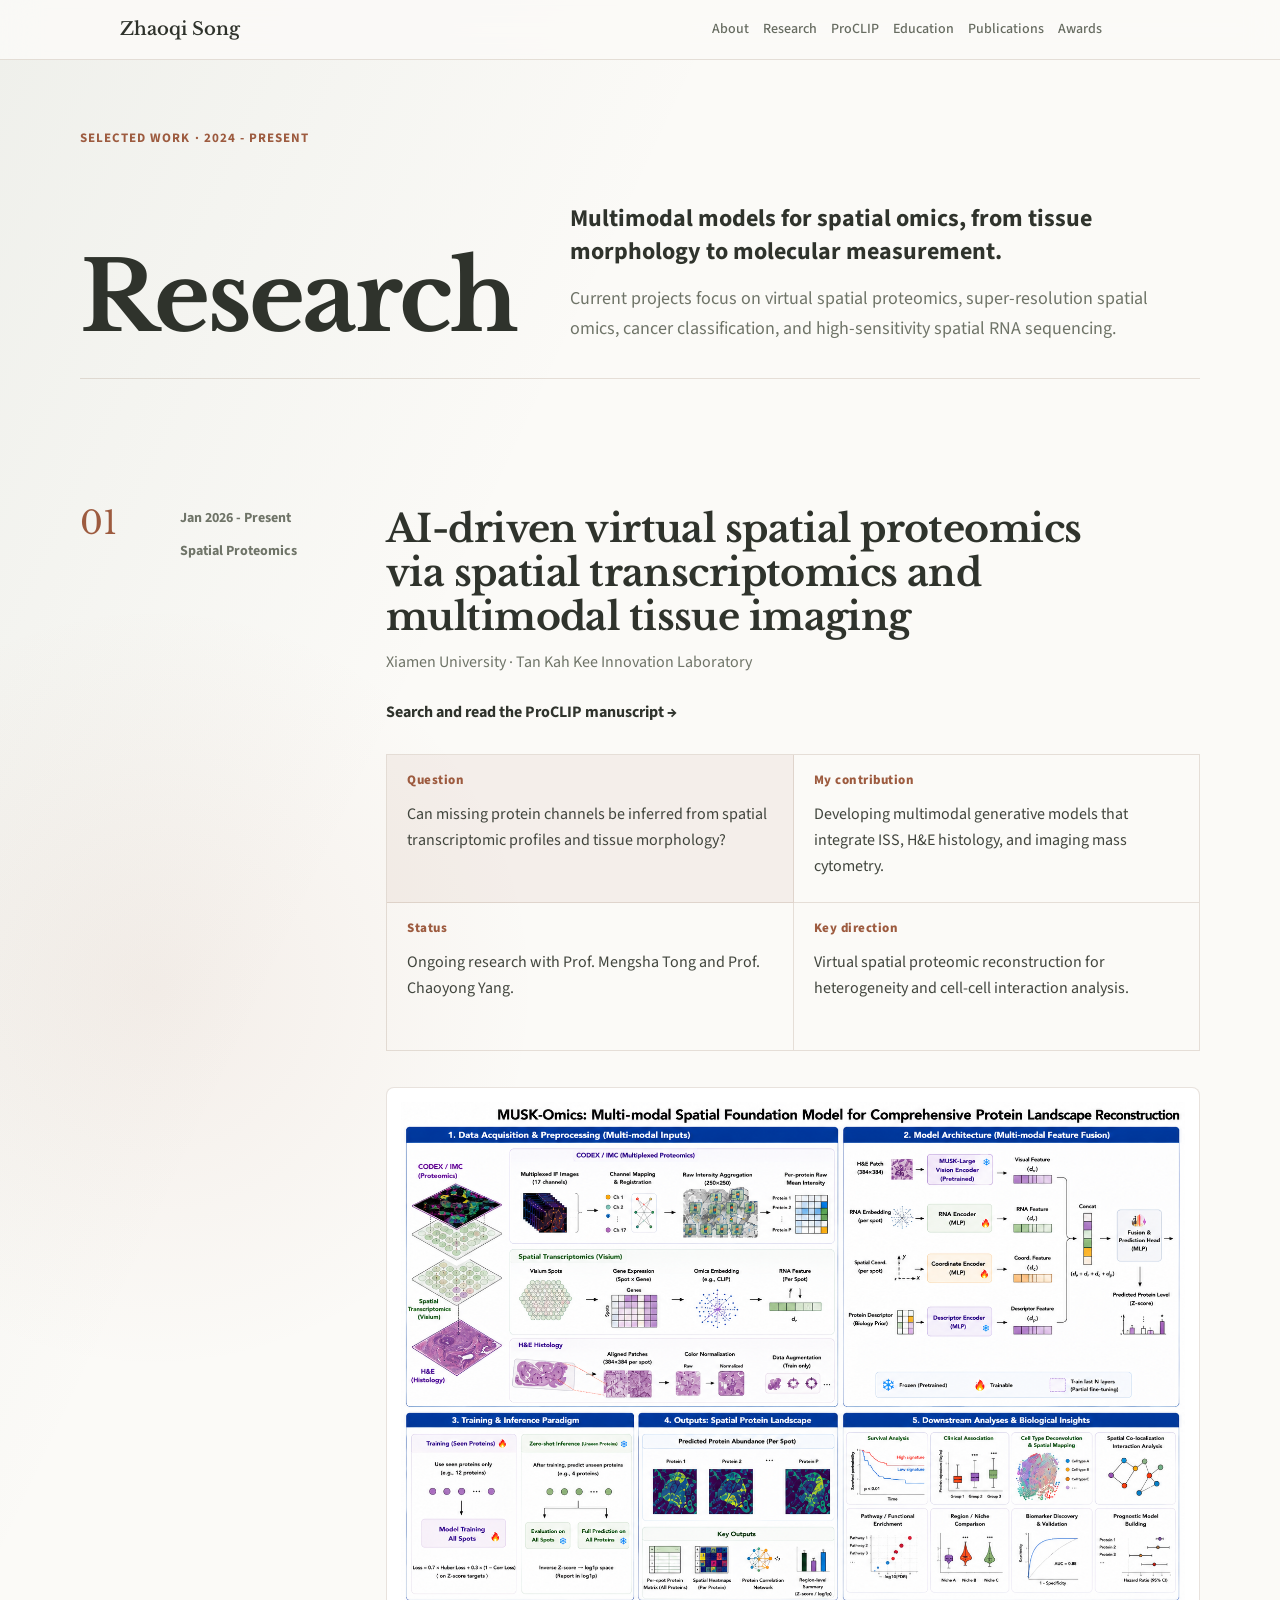
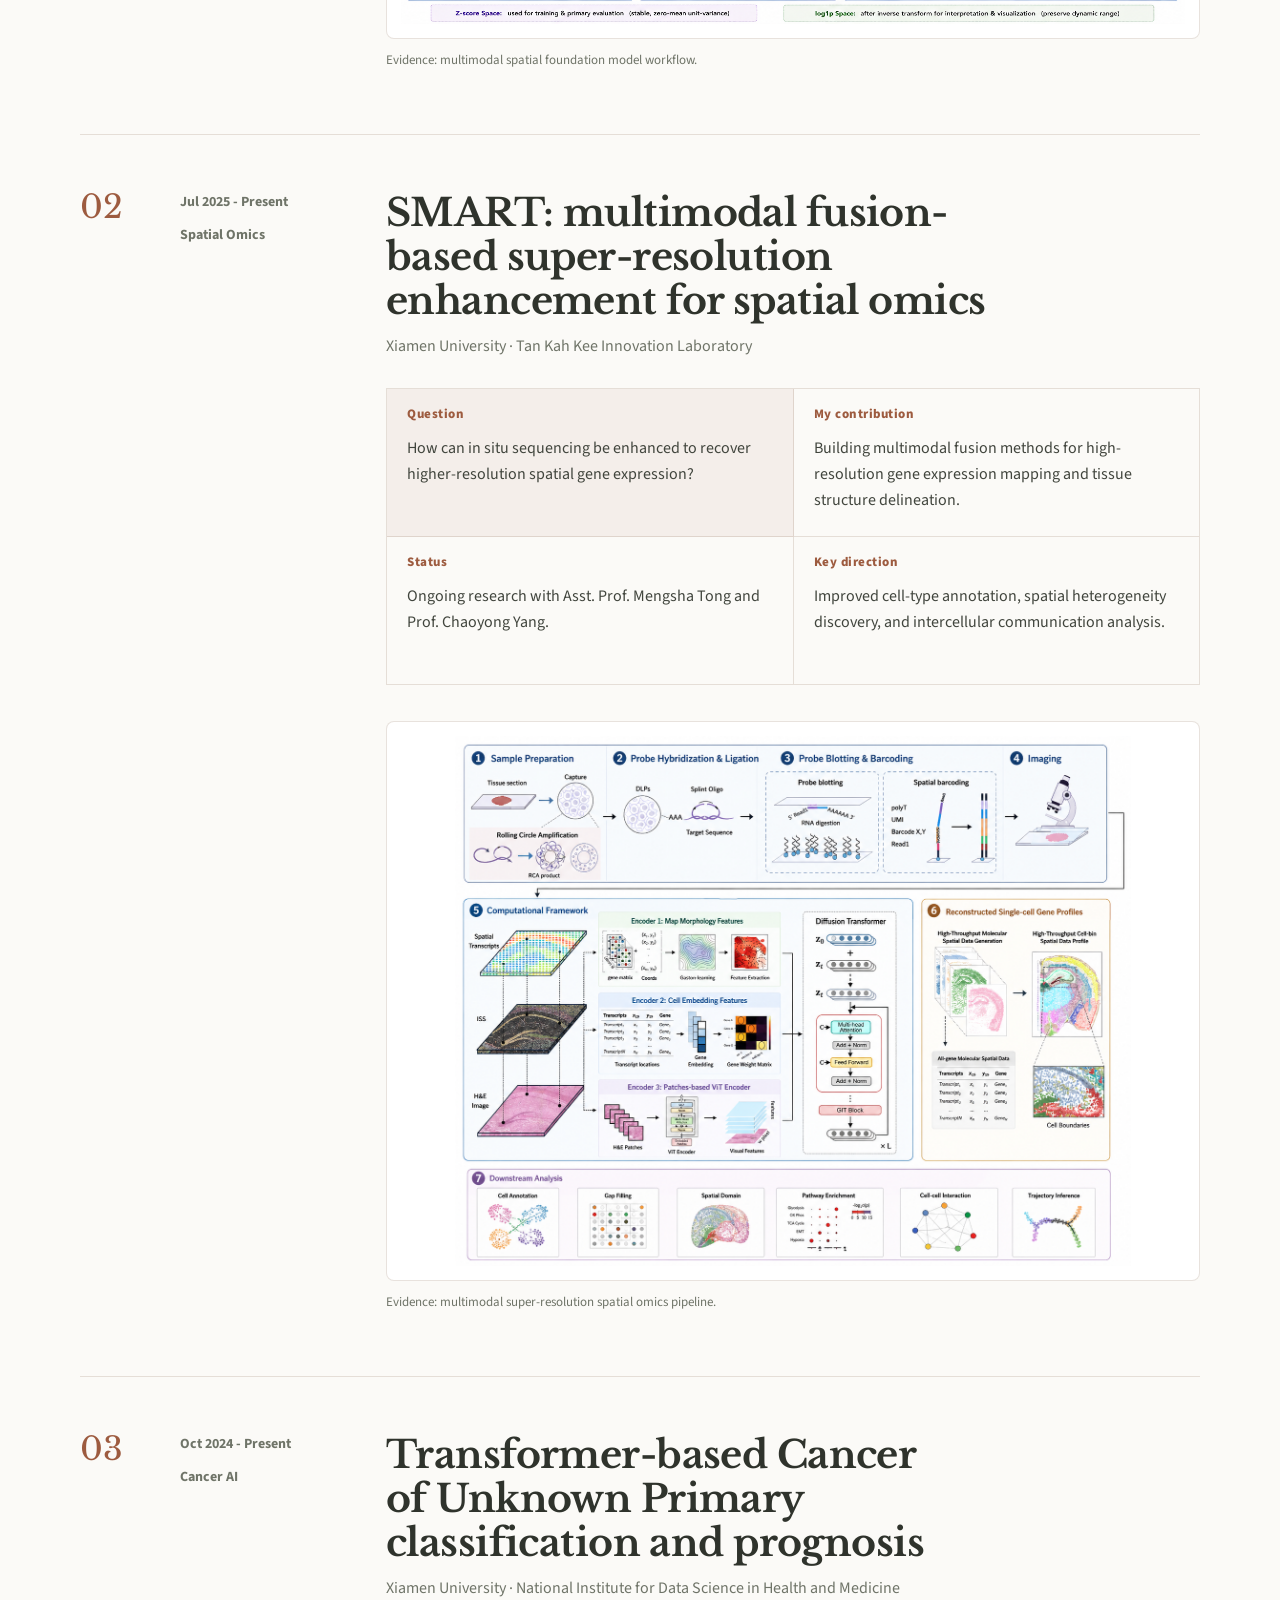
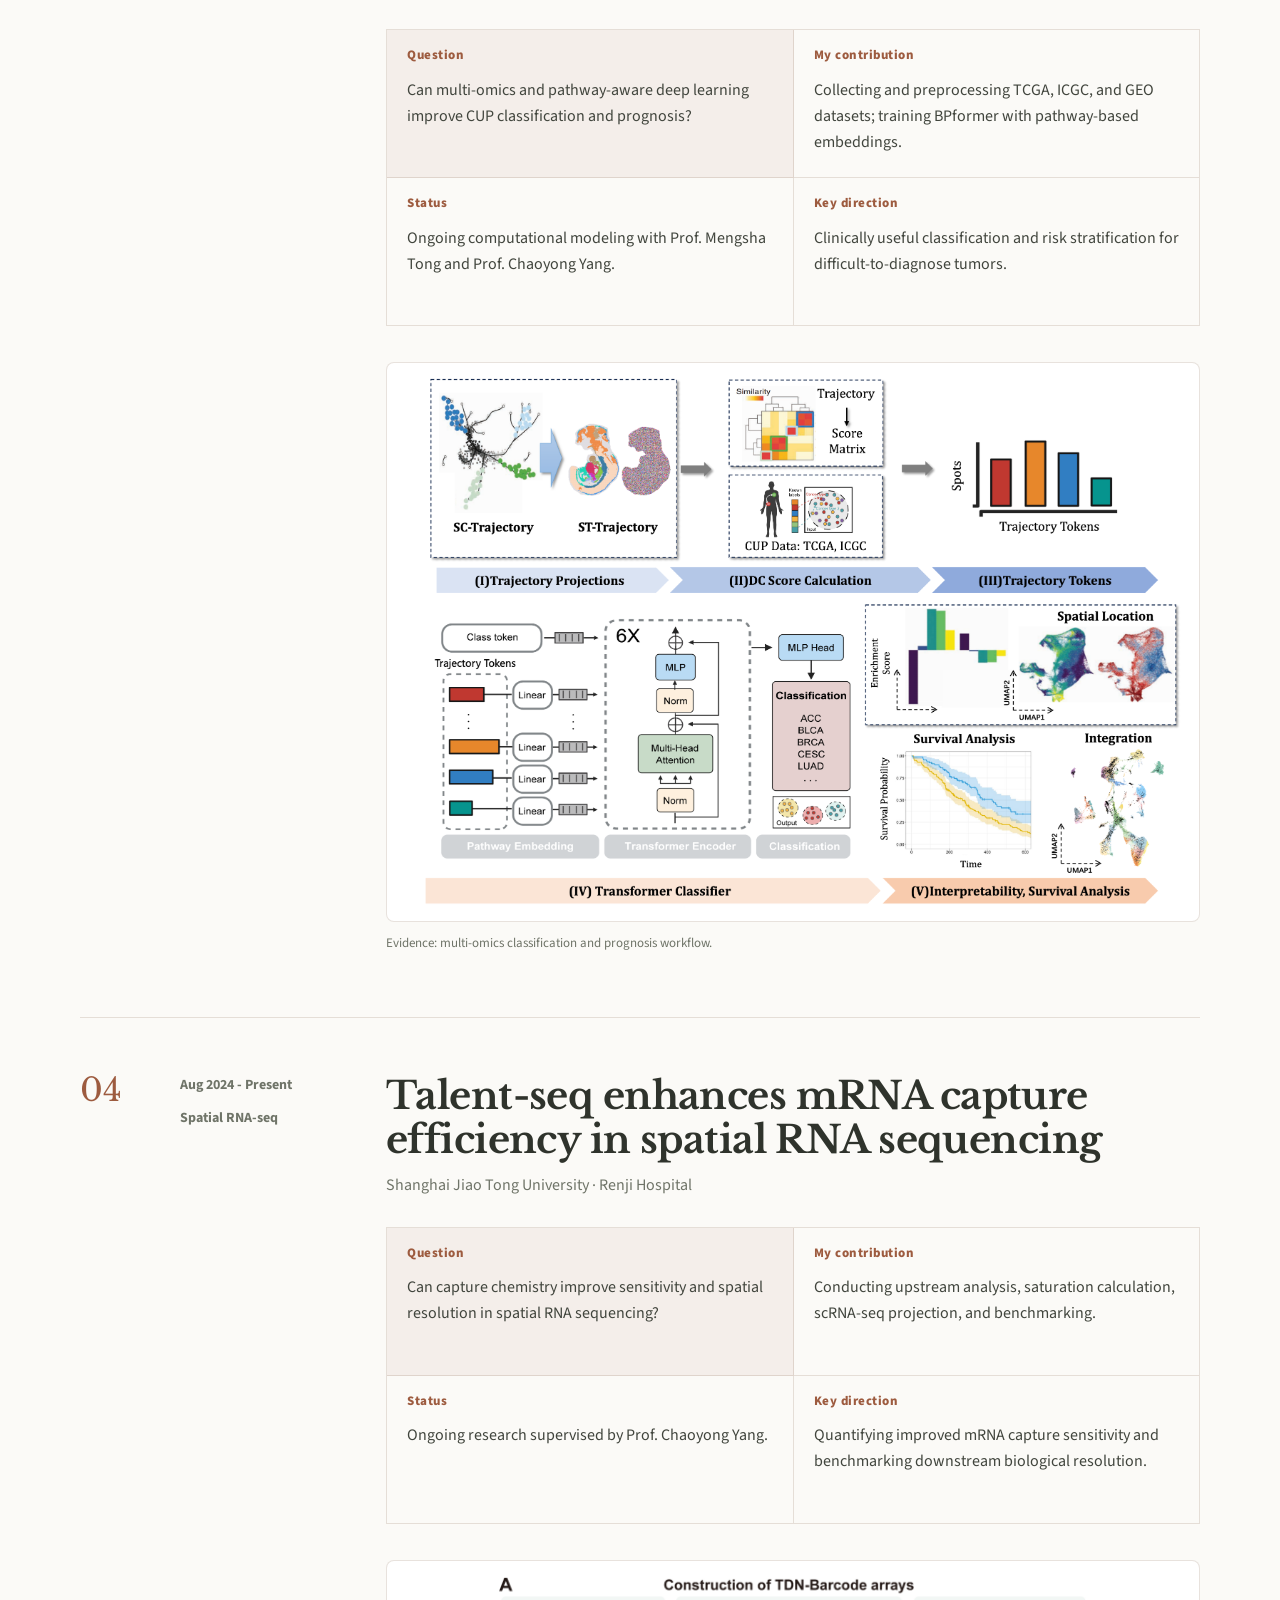
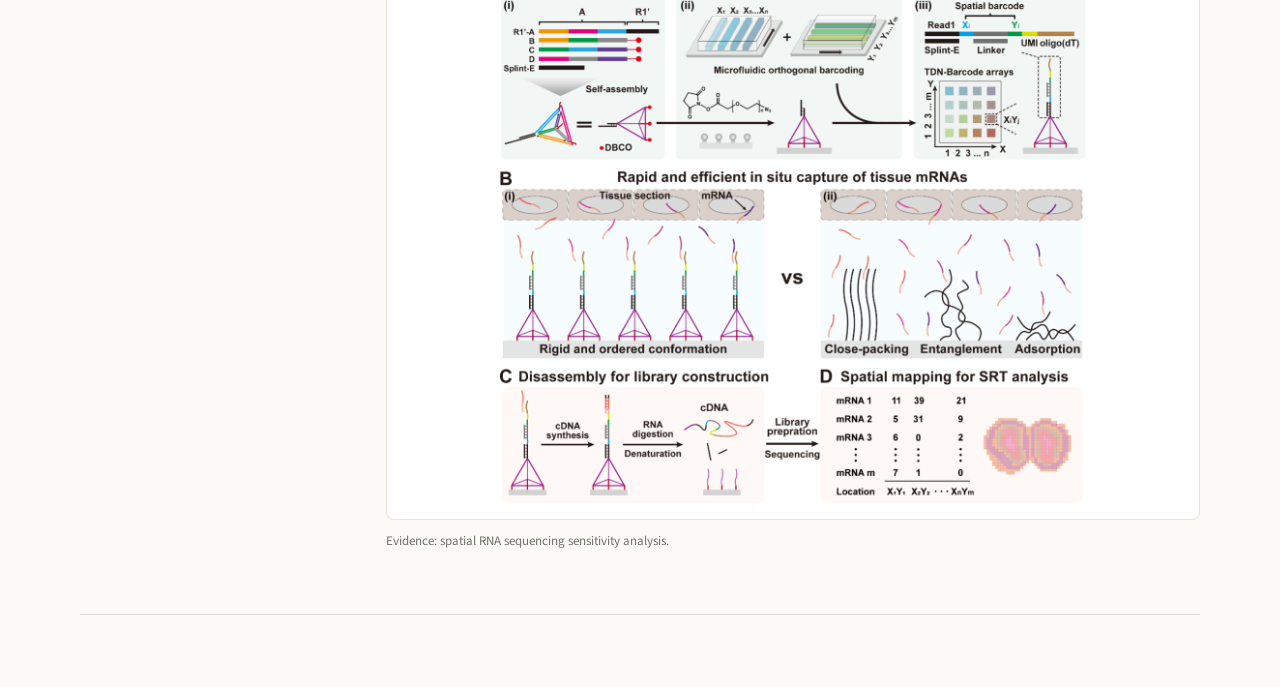
==== research.html @ 425a61ae "Add files via upload" ====
<!DOCTYPE html>
<html lang="en">
<head>
  <meta charset="UTF-8">
  <meta http-equiv="X-UA-Compatible" content="IE=edge">
  <meta name="viewport" content="width=device-width, initial-scale=1">
  <title>Research - Zhaoqi Song</title>
  <meta name="description" content="Research experience of Zhaoqi Song in spatial omics, multimodal biomedical AI, and computational biology.">
  <link rel="icon" href="assets/img/icon.png" type="image/png">

  <link rel="preconnect" href="https://fonts.googleapis.com">
  <link rel="preconnect" href="https://fonts.gstatic.com" crossorigin>
  <link href="https://fonts.googleapis.com/css2?family=Libre+Baskerville:wght@700&family=Source+Sans+3:wght@400;500;600;700&display=swap" rel="stylesheet">

  <link rel="stylesheet" href="https://cdnjs.cloudflare.com/ajax/libs/academicons/1.8.6/css/academicons.min.css" integrity="sha256-uFVgMKfistnJAfoCUQigIl+JfUaP47GrRKjf6CTPVmw=" crossorigin="anonymous">
  <script src="https://kit.fontawesome.com/a860a211d3.js" crossorigin="anonymous"></script>

  <link rel="stylesheet" href="assets/css/font_sans_serif.css">
  <link rel="stylesheet" href="assets/css/theme-luka.css">
  <link rel="stylesheet" href="assets/css/custom-redesign.css">
</head>
<body class="theme-luka research-page">
  <nav class="top-nav">
    <div class="nav-container">
      <div class="nav-left">
        <a href="index.html">Zhaoqi Song</a>
      </div>
      <div class="nav-right">
        <div class="nav-links">
          <a href="index.html#about">About</a>
          <a href="research.html">Research</a>
          <a href="proclip.html">ProCLIP</a>
          <a href="index.html#education">Education</a>
          <a href="index.html#publications">Publications</a>
          <a href="index.html#awards">Awards</a>
        </div>
        <button id="themeToggle" class="theme-toggle" title="Toggle theme" aria-label="Toggle theme">
          <i class="fa-solid fa-moon"></i>
        </button>
      </div>
    </div>
  </nav>

  <main class="research-shell">
    <section class="research-hero">
      <p>Selected work · 2024 - Present</p>
      <h1>Research</h1>
      <div>
        <strong>Multimodal models for spatial omics, from tissue morphology to molecular measurement.</strong>
        <span>Current projects focus on virtual spatial proteomics, super-resolution spatial omics, cancer classification, and high-sensitivity spatial RNA sequencing.</span>
      </div>
    </section>

    <section class="research-projects" aria-label="Research projects">
      <article class="research-project" id="virtual-spatial-proteomics">
        <div class="project-index">01</div>
        <div class="project-meta">
          <p>Jan 2026 - Present</p>
          <p>Spatial Proteomics</p>
        </div>
        <div class="project-main">
          <h2>AI-driven virtual spatial proteomics via spatial transcriptomics and multimodal tissue imaging</h2>
          <p class="project-affiliation">Xiamen University · Tan Kah Kee Innovation Laboratory</p>
          <p><a href="proclip.html"><strong>Search and read the ProCLIP manuscript →</strong></a></p>
          <div class="project-points">
            <section class="project-point project-point--primary">
              <h3>Question</h3>
              <p>Can missing protein channels be inferred from spatial transcriptomic profiles and tissue morphology?</p>
            </section>
            <section class="project-point">
              <h3>My contribution</h3>
              <p>Developing multimodal generative models that integrate ISS, H&amp;E histology, and imaging mass cytometry.</p>
            </section>
            <section class="project-point">
              <h3>Status</h3>
              <p>Ongoing research with Prof. Mengsha Tong and Prof. Chaoyong Yang.</p>
            </section>
            <section class="project-point">
              <h3>Key direction</h3>
              <p>Virtual spatial proteomic reconstruction for heterogeneity and cell-cell interaction analysis.</p>
            </section>
          </div>
        </div>
        <figure class="project-evidence">
          <img src="assets/img/project_vsp.png" alt="Virtual spatial proteomics workflow" class="zoomable-image">
          <figcaption>Evidence: multimodal spatial foundation model workflow.</figcaption>
        </figure>
      </article>

      <article class="research-project" id="smart-spatial">
        <div class="project-index">02</div>
        <div class="project-meta">
          <p>Jul 2025 - Present</p>
          <p>Spatial Omics</p>
        </div>
        <div class="project-main">
          <h2>SMART: multimodal fusion-based super-resolution enhancement for spatial omics</h2>
          <p class="project-affiliation">Xiamen University · Tan Kah Kee Innovation Laboratory</p>
          <div class="project-points">
            <section class="project-point project-point--primary">
              <h3>Question</h3>
              <p>How can in situ sequencing be enhanced to recover higher-resolution spatial gene expression?</p>
            </section>
            <section class="project-point">
              <h3>My contribution</h3>
              <p>Building multimodal fusion methods for high-resolution gene expression mapping and tissue structure delineation.</p>
            </section>
            <section class="project-point">
              <h3>Status</h3>
              <p>Ongoing research with Asst. Prof. Mengsha Tong and Prof. Chaoyong Yang.</p>
            </section>
            <section class="project-point">
              <h3>Key direction</h3>
              <p>Improved cell-type annotation, spatial heterogeneity discovery, and intercellular communication analysis.</p>
            </section>
          </div>
        </div>
        <figure class="project-evidence">
          <img src="assets/img/project_smart.png" alt="SMART spatial omics project overview" class="zoomable-image">
          <figcaption>Evidence: multimodal super-resolution spatial omics pipeline.</figcaption>
        </figure>
      </article>

      <article class="research-project" id="cup-classification">
        <div class="project-index">03</div>
        <div class="project-meta">
          <p>Oct 2024 - Present</p>
          <p>Cancer AI</p>
        </div>
        <div class="project-main">
          <h2>Transformer-based Cancer of Unknown Primary classification and prognosis</h2>
          <p class="project-affiliation">Xiamen University · National Institute for Data Science in Health and Medicine</p>
          <div class="project-points">
            <section class="project-point project-point--primary">
              <h3>Question</h3>
              <p>Can multi-omics and pathway-aware deep learning improve CUP classification and prognosis?</p>
            </section>
            <section class="project-point">
              <h3>My contribution</h3>
              <p>Collecting and preprocessing TCGA, ICGC, and GEO datasets; training BPformer with pathway-based embeddings.</p>
            </section>
            <section class="project-point">
              <h3>Status</h3>
              <p>Ongoing computational modeling with Prof. Mengsha Tong and Prof. Chaoyong Yang.</p>
            </section>
            <section class="project-point">
              <h3>Key direction</h3>
              <p>Clinically useful classification and risk stratification for difficult-to-diagnose tumors.</p>
            </section>
          </div>
        </div>
        <figure class="project-evidence">
          <img src="assets/img/project_cup.png" alt="Cancer of unknown primary classification project figure" class="zoomable-image">
          <figcaption>Evidence: multi-omics classification and prognosis workflow.</figcaption>
        </figure>
      </article>

      <article class="research-project" id="talent-seq">
        <div class="project-index">04</div>
        <div class="project-meta">
          <p>Aug 2024 - Present</p>
          <p>Spatial RNA-seq</p>
        </div>
        <div class="project-main">
          <h2>Talent-seq enhances mRNA capture efficiency in spatial RNA sequencing</h2>
          <p class="project-affiliation">Shanghai Jiao Tong University · Renji Hospital</p>
          <div class="project-points">
            <section class="project-point project-point--primary">
              <h3>Question</h3>
              <p>Can capture chemistry improve sensitivity and spatial resolution in spatial RNA sequencing?</p>
            </section>
            <section class="project-point">
              <h3>My contribution</h3>
              <p>Conducting upstream analysis, saturation calculation, scRNA-seq projection, and benchmarking.</p>
            </section>
            <section class="project-point">
              <h3>Status</h3>
              <p>Ongoing research supervised by Prof. Chaoyong Yang.</p>
            </section>
            <section class="project-point">
              <h3>Key direction</h3>
              <p>Quantifying improved mRNA capture sensitivity and benchmarking downstream biological resolution.</p>
            </section>
          </div>
        </div>
        <figure class="project-evidence">
          <img src="assets/img/project_talentseq.png" alt="Talent-seq project figure" class="zoomable-image">
          <figcaption>Evidence: spatial RNA sequencing sensitivity analysis.</figcaption>
        </figure>
      </article>
    </section>
  </main>

  <button id="backToTop" class="back-to-top" aria-label="Back to top">
    <i class="fa-solid fa-arrow-up"></i>
  </button>

  <div id="imageLightbox" class="image-lightbox" aria-hidden="true">
    <button id="lightboxClose" class="lightbox-close" aria-label="Close image preview">&times;</button>
    <img id="lightboxImg" class="lightbox-content" src="" alt="Expanded image">
  </div>

  <script src="assets/js/scale.fix.js"></script>
  <script>
    (function() {
      const themeToggle = document.getElementById('themeToggle');
      const icon = themeToggle.querySelector('i');
      const backToTop = document.getElementById('backToTop');
      const lightbox = document.getElementById('imageLightbox');
      const lightboxImg = document.getElementById('lightboxImg');
      const lightboxClose = document.getElementById('lightboxClose');

      function setTheme(isDark) {
        document.documentElement.setAttribute('data-theme', isDark ? 'dark' : 'light');
        icon.classList.toggle('fa-sun', isDark);
        icon.classList.toggle('fa-moon', !isDark);
        localStorage.setItem('theme', isDark ? 'dark' : 'light');
      }

      const savedTheme = localStorage.getItem('theme');
      const prefersDark = window.matchMedia('(prefers-color-scheme: dark)').matches;
      setTheme(savedTheme ? savedTheme === 'dark' : prefersDark);

      themeToggle.addEventListener('click', function() {
        const isDark = document.documentElement.getAttribute('data-theme') === 'dark';
        setTheme(!isDark);
      });

      window.addEventListener('scroll', function() {
        backToTop.classList.toggle('visible', window.scrollY > 280);
      });

      backToTop.addEventListener('click', function() {
        window.scrollTo({ top: 0, behavior: 'smooth' });
      });

      document.querySelectorAll('.zoomable-image').forEach(function(img) {
        img.addEventListener('click', function() {
          lightboxImg.src = img.src;
          lightboxImg.alt = img.alt;
          lightbox.classList.add('open');
          lightbox.setAttribute('aria-hidden', 'false');
          document.body.style.overflow = 'hidden';
        });
      });

      function closeLightbox() {
        lightbox.classList.remove('open');
        lightbox.setAttribute('aria-hidden', 'true');
        lightboxImg.src = '';
        document.body.style.overflow = '';
      }

      lightboxClose.addEventListener('click', closeLightbox);
      lightbox.addEventListener('click', function(e) {
        if (e.target === lightbox) closeLightbox();
      });
      document.addEventListener('keydown', function(e) {
        if (e.key === 'Escape' && lightbox.classList.contains('open')) closeLightbox();
      });
    })();
  </script>
</body>
</html>
---- assets/css/font_sans_serif.css ----
@import url('https://fonts.googleapis.com/css2?family=Inter:wght@300;400;500;600;700&family=Ubuntu+Mono&display=swap');

body {
  background-color: #fff;
  font: 18px/1.5 "Inter", -apple-system, BlinkMacSystemFont, "Segoe UI", Roboto, Oxygen, Ubuntu, Cantarell, "Helvetica Neue", Arial, sans-serif;
  color: #595959;
  font-weight: 400;
}
---- assets/css/theme-luka.css ----
/* ============================================
   Luka Homepage
   Warm minimal academic homepage template
   ============================================ */

html {
  scroll-behavior: smooth;
}

body {
  margin: 0;
}

body.theme-luka,
body.theme-luka *,
body.theme-luka *::before,
body.theme-luka *::after {
  box-sizing: border-box;
}

:root {
  --luka-bg: #faf9f7;
  --luka-text: #3d3929;
  --luka-accent: #c2714f;
  --luka-secondary: #8c8577;
  --luka-border: rgba(194, 113, 79, 0.2);
  --luka-shadow: rgba(194, 113, 79, 0.15);
  --luka-social-bg: #ffffff;
  --luka-social-text: #8b7355;
  --luka-footer-border: rgba(194, 113, 79, 0.15);
}

@media (prefers-color-scheme: dark) {
  :root:not([data-theme="light"]) {
    --luka-bg: #1a1917;
    --luka-text: #d1cec7;
    --luka-accent: #e28a67;
    --luka-secondary: #9b9488;
    --luka-border: rgba(226, 138, 103, 0.2);
    --luka-shadow: rgba(0, 0, 0, 0.3);
    --luka-social-bg: #22211e;
    --luka-social-text: #d1cec7;
    --luka-footer-border: rgba(226, 138, 103, 0.15);
  }
}

[data-theme="dark"] {
  --luka-bg: #1a1917;
  --luka-text: #d1cec7;
  --luka-accent: #e28a67;
  --luka-secondary: #9b9488;
  --luka-border: rgba(226, 138, 103, 0.2);
  --luka-shadow: rgba(0, 0, 0, 0.3);
  --luka-social-bg: #22211e;
  --luka-social-text: #d1cec7;
  --luka-footer-border: rgba(226, 138, 103, 0.15);
}

[data-theme="light"] {
  --luka-bg: #faf9f7;
  --luka-text: #3d3929;
  --luka-accent: #c2714f;
  --luka-secondary: #8c8577;
  --luka-border: rgba(194, 113, 79, 0.2);
  --luka-shadow: rgba(194, 113, 79, 0.15);
  --luka-social-bg: #ffffff;
  --luka-social-text: #8b7355;
  --luka-footer-border: rgba(194, 113, 79, 0.15);
}

body.theme-luka {
  background: var(--luka-bg);
  color: var(--luka-text);
  font-family: "Inter", -apple-system, BlinkMacSystemFont, sans-serif;
  font-size: 16px;
  line-height: 1.65;
  transition: background-color 0.3s ease, color 0.3s ease;
}

body.theme-luka a {
  color: var(--luka-accent);
  text-decoration: none;
}

body.theme-luka a:hover {
  filter: brightness(1.15);
}

body.theme-luka .top-nav {
  position: fixed;
  top: 0;
  left: 0;
  right: 0;
  height: 60px;
  display: flex;
  justify-content: center;
  align-items: center;
  background: var(--luka-bg);
  border-bottom: 1px solid var(--luka-footer-border);
  z-index: 1000;
}

body.theme-luka .nav-container {
  width: 100%;
  max-width: 1120px;
  padding: 0 40px;
  display: flex;
  align-items: center;
  justify-content: space-between;
}

body.theme-luka .nav-left a {
  color: var(--luka-text);
  font-size: 18px;
  font-weight: 600;
}

body.theme-luka .nav-right {
  display: flex;
  align-items: center;
  gap: 18px;
}

body.theme-luka .nav-links {
  display: flex;
  align-items: center;
  gap: 14px;
  flex-wrap: wrap;
}

body.theme-luka .nav-links a {
  color: var(--luka-secondary);
  font-size: 14px;
  font-weight: 500;
}

body.theme-luka .nav-links a:hover {
  color: var(--luka-accent);
}

body.theme-luka .theme-toggle {
  border: none;
  background: transparent;
  color: var(--luka-text);
  width: 40px;
  height: 40px;
  border-radius: 999px;
  cursor: pointer;
  font-size: 18px;
  transition: background-color 0.2s ease, color 0.2s ease;
}

body.theme-luka .theme-toggle:hover {
  background: var(--luka-border);
  color: var(--luka-accent);
}

body.theme-luka .wrapper {
  width: 100%;
  max-width: 1120px;
  margin: 0 auto;
  display: flex;
  flex-wrap: wrap;
  align-items: flex-start;
  min-height: 100vh;
}

body.theme-luka .sidebar {
  width: 320px;
  flex-shrink: 0;
  position: fixed;
  top: 60px;
  left: calc(50% - 560px);
  height: calc(100vh - 60px);
  overflow-y: auto;
  text-align: center;
  box-sizing: border-box;
  display: flex;
  flex-direction: column;
  justify-content: flex-start;
  align-items: center;
  padding-top: 60px;
  z-index: 100;
}

body.theme-luka .profile-card {
  width: 100%;
  padding: 0 20px;
  text-align: center;
}

body.theme-luka .image.avatar {
  display: block;
  margin: 0 auto 28px;
}

body.theme-luka .image.avatar img {
  width: 220px;
  height: 220px;
  border-radius: 50%;
  object-fit: contain;
  transform: scale(1.12);
  box-shadow: 0 6px 24px var(--luka-shadow);
  object-position: center top;
}

body.theme-luka .site-name {
  margin: 0 0 8px;
  color: var(--luka-text);
  font-size: 28px;
  line-height: 1.2;
}

body.theme-luka .site-email {
  margin: 0 0 24px;
  color: var(--luka-secondary);
  font-size: 13px;
  font-family: "Ubuntu Mono", "SFMono-Regular", monospace;
  word-break: break-all;
}

body.theme-luka .social-icons {
  display: flex;
  justify-content: center;
  gap: 12px;
  flex-wrap: wrap;
}

body.theme-luka .profile-role {
  margin: 0 0 18px;
  color: var(--luka-secondary);
  font-size: 14px;
  line-height: 1.7;
}

body.theme-luka .profile-meta {
  margin: 24px auto 0;
  padding: 0;
  max-width: 260px;
  list-style: none;
  text-align: left;
}

body.theme-luka .profile-meta li {
  display: flex;
  gap: 10px;
  align-items: flex-start;
  margin-bottom: 10px;
  color: var(--luka-secondary);
  font-size: 14px;
}

body.theme-luka .profile-meta i {
  width: 16px;
  margin-top: 4px;
  color: var(--luka-accent);
}

body.theme-luka .social-icons a {
  width: 40px;
  height: 40px;
  display: inline-flex;
  align-items: center;
  justify-content: center;
  border-radius: 50%;
  background: var(--luka-social-bg);
  color: var(--luka-social-text) !important;
  box-shadow: 0 2px 8px rgba(61, 57, 41, 0.08);
  transition: transform 0.2s ease, background-color 0.2s ease, color 0.2s ease;
}

body.theme-luka .social-icons a:hover {
  background: var(--luka-accent);
  color: #fff !important;
  transform: translateY(-2px);
}

body.theme-luka .visitor-card {
  margin: 40px auto 0;
  width: 240px;
  padding: 18px 16px;
  border: 1px dashed var(--luka-border);
  border-radius: 14px;
  color: var(--luka-secondary);
  text-align: left;
}

body.theme-luka .visitor-card-title {
  margin-bottom: 8px;
  font-size: 13px;
  font-weight: 600;
  color: var(--luka-accent);
  text-transform: uppercase;
  letter-spacing: 0.08em;
}

body.theme-luka .visitor-card-body {
  font-size: 13px;
  line-height: 1.6;
}

body.theme-luka .visitor-card-body img {
  display: block;
  width: 100%;
  height: auto;
  border-radius: 10px;
}

body.theme-luka .content {
  flex: 1;
  min-width: 0;
  margin-left: 320px;
  padding: 120px 40px 80px 60px;
}

body.theme-luka .section {
  margin-bottom: 44px;
  opacity: 0;
  transform: translateY(12px);
  transition: opacity 0.45s ease, transform 0.45s ease;
}

body.theme-luka .section.visible {
  opacity: 1;
  transform: translateY(0);
}

body.theme-luka .section-title {
  display: inline-block;
  margin: 0 0 18px;
  padding-bottom: 10px;
  border-bottom: 2px solid var(--luka-accent);
  color: var(--luka-accent);
  font-size: 19px;
  font-weight: 600;
}

body.theme-luka .section-body p {
  margin: 0 0 14px;
}

body.theme-luka #about .section-body p {
  text-align: justify;
  text-justify: inter-word;
}

body.theme-luka .section-body ul {
  margin: 0;
  padding-left: 18px;
}

body.theme-luka .bullet-list li {
  margin-bottom: 8px;
}

body.theme-luka .compact-text {
  color: var(--luka-secondary);
  font-size: 14px;
}

body.theme-luka .subsection-label {
  margin-top: 20px !important;
  margin-bottom: 8px !important;
  color: var(--luka-accent);
  font-size: 13px;
  font-weight: 700;
  letter-spacing: 0.08em;
  text-transform: uppercase;
}

body.theme-luka .logo-strip {
  display: flex;
  align-items: center;
  gap: 28px;
  margin-top: 24px;
  flex-wrap: wrap;
}

body.theme-luka .logo-strip img {
  height: 62px;
  width: auto;
}

body.theme-luka .card {
  background: transparent;
  padding: 0;
  box-shadow: none;
}

body.theme-luka .timeline-item {
  position: relative;
  margin-left: 20px;
  padding-left: 8px;
  padding-bottom: 20px;
}

body.theme-luka .timeline-item::before {
  content: "";
  position: absolute;
  left: -20px;
  top: 0;
  bottom: 0;
  width: 2px;
  background: linear-gradient(to bottom, var(--luka-accent), rgba(194, 113, 79, 0.12));
}

body.theme-luka .timeline-item:last-child::before {
  bottom: 50%;
}

body.theme-luka .timeline-item::after {
  content: "";
  position: absolute;
  left: -25px;
  top: 22px;
  width: 10px;
  height: 10px;
  border-radius: 50%;
  background: var(--luka-accent);
  border: 2px solid var(--luka-bg);
}

body.theme-luka .experience-item {
  display: flex;
  align-items: flex-start;
  gap: 16px;
}

body.theme-luka .institution-logo {
  width: 52px;
  height: 52px;
  flex-shrink: 0;
}

body.theme-luka .experience-content {
  flex: 1;
}

body.theme-luka .experience-content p {
  margin: 0 0 2px;
}

body.theme-luka .exp-title {
  font-size: 15px;
  color: var(--luka-text);
}

body.theme-luka .exp-detail {
  font-size: 14px;
  color: var(--luka-secondary);
}

body.theme-luka .exp-period {
  font-size: 13px;
  color: var(--luka-accent);
  font-weight: 500;
}

body.theme-luka .timeline-summary {
  margin-top: 8px !important;
  color: var(--luka-secondary);
  font-size: 14px;
  line-height: 1.7;
}

body.theme-luka .experience-thumb {
  width: 100%;
  max-width: 300px;
  height: 210px;
  margin-top: 14px;
  overflow: hidden;
  border-radius: 10px;
  background: rgba(61, 57, 41, 0.04);
  box-shadow: 0 4px 16px rgba(61, 57, 41, 0.08);
}

body.theme-luka .experience-thumb img {
  display: block;
  width: 100%;
  height: 100%;
  object-fit: contain;
  object-position: center;
  cursor: zoom-in;
}

body.theme-luka .image-lightbox {
  display: none;
  position: fixed;
  inset: 0;
  z-index: 2000;
  align-items: center;
  justify-content: center;
  padding: 24px;
  background: rgba(0, 0, 0, 0.82);
}

body.theme-luka .image-lightbox.open {
  display: flex;
}

body.theme-luka .lightbox-content {
  max-width: min(1100px, 92vw);
  max-height: 88vh;
  width: auto;
  height: auto;
  border-radius: 12px;
  box-shadow: 0 16px 48px rgba(0, 0, 0, 0.35);
  background: #fff;
}

body.theme-luka .lightbox-close {
  position: absolute;
  top: 18px;
  right: 24px;
  border: none;
  background: transparent;
  color: #fff;
  font-size: 36px;
  line-height: 1;
  cursor: pointer;
}

body.theme-luka .education-item {
  margin-bottom: 18px;
}

body.theme-luka .visit-list {
  display: flex;
  flex-direction: column;
  gap: 18px;
}

body.theme-luka .visit-item {
  display: flex;
  align-items: flex-start;
  gap: 16px;
}

body.theme-luka .project-card {
  font-size: 15px;
  line-height: 1.7;
}

body.theme-luka .publications ol.bibliography {
  list-style: none;
  padding: 0;
  margin: 0;
}

body.theme-luka .publications ol.bibliography li {
  margin-bottom: 18px;
  padding: 16px 0 18px 16px;
  border-left: 3px solid var(--luka-accent);
}

body.theme-luka .pub-row {
  display: flex;
  flex-direction: column;
  align-items: flex-start;
  gap: 12px;
}

body.theme-luka .pub-thumb {
  width: 100%;
  max-width: 260px;
  height: 150px;
  flex-shrink: 0;
  overflow: hidden;
  border-radius: 10px;
  background: rgba(61, 57, 41, 0.04);
  box-shadow: 0 4px 16px rgba(61, 57, 41, 0.08);
}

body.theme-luka .pub-thumb img {
  display: block;
  width: 100%;
  height: 100%;
  object-fit: cover;
  object-position: center;
}

body.theme-luka .pub-content .title {
  margin-bottom: 4px;
  color: var(--luka-text);
  font-size: 15px;
  font-weight: 600;
}

body.theme-luka .pub-content .author {
  margin-bottom: 4px;
  color: var(--luka-secondary);
  font-size: 14px;
}

body.theme-luka .pub-content .periodical {
  margin-bottom: 6px;
  color: var(--luka-accent);
  font-size: 14px;
}

body.theme-luka .pub-content .links a {
  font-size: 13px;
  font-weight: 500;
}

body.theme-luka .awards-grid {
  display: flex;
  flex-direction: column;
  gap: 8px;
}

body.theme-luka .award-item {
  display: flex;
  align-items: center;
  gap: 10px;
  padding: 4px 0;
}

body.theme-luka .award-icon {
  flex-shrink: 0;
  font-size: 20px;
}

body.theme-luka .award-text {
  color: var(--luka-text);
  font-size: 14px;
}

body.theme-luka .site-footer {
  width: 100%;
  flex-basis: 100%;
  padding: 32px 24px 40px 380px;
  text-align: center;
}

body.theme-luka .site-footer p {
  margin: 0;
  padding-top: 20px;
  border-top: 1px solid var(--luka-footer-border);
  color: var(--luka-secondary);
  font-size: 13px;
}

body.theme-luka .template-credit {
  display: inline-block;
  margin-top: 8px;
  font-size: 12px;
}

body.theme-luka .back-to-top {
  position: fixed;
  right: 24px;
  bottom: 24px;
  width: 44px;
  height: 44px;
  border: none;
  border-radius: 999px;
  background: var(--luka-accent);
  color: #fff;
  cursor: pointer;
  box-shadow: 0 8px 24px var(--luka-shadow);
  opacity: 0;
  pointer-events: none;
  transform: translateY(8px);
  transition: opacity 0.2s ease, transform 0.2s ease;
}

body.theme-luka .back-to-top.visible {
  opacity: 1;
  pointer-events: auto;
  transform: translateY(0);
}

body.theme-luka h1,
body.theme-luka h2,
body.theme-luka h3,
body.theme-luka h4,
body.theme-luka strong {
  color: var(--luka-text);
}

@media (max-width: 1080px) {
  body.theme-luka .nav-container {
    padding: 0 20px;
  }

  body.theme-luka .nav-right {
    gap: 10px;
  }

  body.theme-luka .nav-links {
    gap: 10px;
    justify-content: flex-end;
  }

  body.theme-luka .wrapper {
    flex-direction: column;
    padding: 0 20px;
  }

  body.theme-luka .sidebar {
    position: static;
    left: auto;
    width: 100%;
    height: auto;
    padding-top: 80px;
    overflow: visible;
  }

  body.theme-luka .profile-card {
    padding: 0;
  }

  body.theme-luka .content {
    margin-left: 0;
    padding: 32px 0 48px;
  }

  body.theme-luka .site-footer {
    padding: 32px 0;
  }

  body.theme-luka .site-footer p {
    padding-top: 0;
    border-top: none;
  }
}

@media (max-width: 640px) {
  body.theme-luka .top-nav {
    height: auto;
    min-height: 60px;
    padding: 8px 0;
  }

  body.theme-luka .nav-container {
    align-items: flex-start;
  }

  body.theme-luka .nav-right {
    flex-direction: column;
    align-items: flex-end;
  }

  body.theme-luka .nav-links {
    justify-content: flex-end;
    gap: 8px 10px;
  }

  body.theme-luka .image.avatar img {
    width: 148px;
    height: 148px;
  }

  body.theme-luka .site-name {
    font-size: 24px;
  }

  body.theme-luka .experience-item {
    gap: 12px;
  }

  body.theme-luka .institution-logo {
    width: 44px;
    height: 44px;
  }

  body.theme-luka .visitor-card {
    width: 100%;
    max-width: 280px;
  }

  body.theme-luka .logo-strip img {
    height: 48px;
  }

  body.theme-luka .pub-row {
    flex-direction: column;
    gap: 12px;
  }

  body.theme-luka .pub-thumb {
    width: 100%;
    max-width: 220px;
    height: 128px;
  }

  body.theme-luka .experience-thumb {
    max-width: 300px;
    height: 176px;
  }
}

@media (max-width: 480px) {
  body.theme-luka .section {
    margin-bottom: 32px;
  }

  body.theme-luka .section-title {
    font-size: 18px;
  }

  body.theme-luka .project-card,
  body.theme-luka .exp-detail,
  body.theme-luka .award-text,
  body.theme-luka .pub-content .author,
  body.theme-luka .pub-content .periodical {
    font-size: 13px;
  }
}
---- assets/css/custom-redesign.css ----
:root {
  --luka-bg: #fbfaf7;
  --luka-text: #2f332c;
  --luka-accent: #9d5b3f;
  --luka-secondary: #6f7468;
  --luka-border: rgba(128, 93, 68, 0.18);
  --luka-shadow: rgba(83, 61, 44, 0.12);
  --luka-social-bg: #ffffff;
  --luka-social-text: #6d7665;
  --paper-surface: rgba(255, 255, 255, 0.78);
  --paper-surface-strong: #ffffff;
  --paper-wash: rgba(94, 117, 91, 0.08);
  --paper-rule: rgba(157, 91, 63, 0.28);
}

[data-theme="dark"] {
  --luka-bg: #171814;
  --luka-text: #e6e1d7;
  --luka-accent: #d69874;
  --luka-secondary: #b2ab9d;
  --luka-border: rgba(214, 152, 116, 0.22);
  --luka-shadow: rgba(0, 0, 0, 0.34);
  --luka-social-bg: #24241f;
  --luka-social-text: #d5cfc2;
  --paper-surface: rgba(35, 35, 30, 0.74);
  --paper-surface-strong: #23231e;
  --paper-wash: rgba(214, 152, 116, 0.09);
  --paper-rule: rgba(214, 152, 116, 0.34);
}

body.theme-luka {
  background:
    linear-gradient(115deg, rgba(157, 91, 63, 0.06), transparent 34rem),
    linear-gradient(20deg, rgba(92, 119, 90, 0.08), transparent 42rem),
    var(--luka-bg);
  font-family: "Source Sans 3", -apple-system, BlinkMacSystemFont, sans-serif;
  letter-spacing: 0;
}

body.theme-luka .nav-left a,
body.theme-luka .site-name,
body.theme-luka .section-title {
  font-family: "Libre Baskerville", Georgia, serif;
}

body.theme-luka .top-nav {
  background: color-mix(in srgb, var(--luka-bg) 88%, transparent);
  backdrop-filter: blur(18px);
}

body.theme-luka .wrapper {
  gap: 76px;
  flex-wrap: nowrap;
  align-items: flex-start;
  max-width: 1200px;
}

body.theme-luka .sidebar {
  position: sticky;
  top: 88px;
  left: auto;
  height: auto;
  max-height: none;
  overflow: visible !important;
  overflow-y: visible !important;
  align-self: flex-start;
  padding-top: 46px;
}

body.theme-luka .content {
  margin-left: 0;
  padding-left: 0;
  padding-right: 0;
}

body.theme-luka .nav-links a {
  position: relative;
  padding: 4px 0;
  color: color-mix(in srgb, var(--luka-secondary) 88%, var(--luka-text));
}

body.theme-luka .nav-links a::after {
  content: "";
  position: absolute;
  left: 0;
  right: 0;
  bottom: 0;
  height: 2px;
  background: var(--luka-accent);
  transform: scaleX(0);
  transform-origin: left;
  transition: transform 0.18s ease;
}

body.theme-luka .nav-links a:hover::after {
  transform: scaleX(1);
}

body.theme-luka .image.avatar img {
  width: 268px;
  height: 326px;
  border: 0;
  border-radius: 18px;
  object-fit: cover;
  object-position: center top;
  transform: none;
  box-shadow: 0 18px 36px rgba(83, 61, 44, 0.14);
}

body.theme-luka .profile-card {
  text-align: left;
}

body.theme-luka .image.avatar {
  margin-bottom: 24px;
}

body.theme-luka .profile-kicker {
  margin: 0 0 8px;
  color: var(--luka-accent);
  font-size: 12px;
  font-weight: 800;
  letter-spacing: 0.16em;
  text-transform: uppercase;
}

body.theme-luka .site-name {
  position: relative;
  width: fit-content;
  margin-bottom: 10px;
  font-size: 40px;
  line-height: 1.08;
}

body.theme-luka .site-name::after {
  content: "";
  position: absolute;
  left: 0;
  right: 4px;
  bottom: -7px;
  height: 2px;
  background: linear-gradient(90deg, var(--luka-accent), transparent);
}

body.theme-luka .site-name-cn {
  margin: 0 0 18px;
  color: color-mix(in srgb, var(--luka-text) 58%, var(--luka-secondary));
  font-size: 24px;
  font-weight: 600;
}

body.theme-luka .site-email {
  margin-top: 16px;
  margin-bottom: 18px;
}

body.theme-luka .profile-role {
  max-width: 270px;
  color: color-mix(in srgb, var(--luka-text) 76%, var(--luka-secondary));
  font-size: 14px;
  line-height: 1.45;
  font-weight: 600;
}

body.theme-luka .social-icons {
  justify-content: flex-start;
  gap: 10px;
}

body.theme-luka .social-icons a {
  width: 38px;
  height: 38px;
  border: 1px solid var(--luka-border);
  box-shadow: none;
}

body.theme-luka .profile-focus {
  display: flex;
  flex-wrap: wrap;
  gap: 7px;
  max-width: 260px;
  margin-top: 22px;
}

body.theme-luka .profile-focus span {
  display: inline-flex;
  align-items: center;
  min-height: 28px;
  padding: 3px 9px;
  border: 1px solid var(--paper-rule);
  border-radius: 999px;
  background: var(--paper-wash);
  color: color-mix(in srgb, var(--luka-text) 76%, var(--luka-accent));
  font-size: 12px;
  font-weight: 700;
}

body.theme-luka .profile-meta {
  max-width: 272px;
  margin: 26px 0 26px;
  padding-top: 22px;
  border-top: 1px solid var(--luka-border);
}

body.theme-luka .profile-meta li {
  color: color-mix(in srgb, var(--luka-text) 72%, var(--luka-secondary));
  font-size: 14px;
}

body.theme-luka .visitor-card {
  margin-left: auto;
  margin-right: auto;
}

body.theme-luka .visitor-card--inline {
  width: min(420px, 100%);
  margin: 58px auto 0;
  text-align: center;
}

body.theme-luka .visitor-card--inline .visitor-card-body img {
  max-height: 150px;
  object-fit: cover;
}

body.theme-luka .home-hero {
  min-height: 456px;
  display: flex;
  flex-direction: column;
  justify-content: center;
  margin-bottom: 70px;
  padding-top: 14px;
}

body.theme-luka .page-footer {
  width: min(1120px, calc(100% - 48px));
  margin: 12px auto 0;
  padding: 12px 0 44px;
}

body.theme-luka .page-footer .visitor-card--inline {
  margin: 0 auto 34px;
}

body.theme-luka .page-footer p {
  max-width: 620px;
  margin: 0 auto;
}

body.theme-luka .hero-kicker {
  margin: 0 0 18px;
  color: var(--luka-accent);
  font-size: 13px;
  font-weight: 700;
  letter-spacing: 0.08em;
  text-transform: uppercase;
}

body.theme-luka .home-hero h1 {
  max-width: 760px;
  margin: 0;
  color: var(--luka-text);
  font-family: "Libre Baskerville", Georgia, serif;
  font-size: clamp(50px, 6.2vw, 88px);
  line-height: 1.04;
  letter-spacing: -0.018em;
  text-wrap: balance;
}

body.theme-luka .hero-copy {
  max-width: 650px;
  margin: 24px 0 0;
  color: color-mix(in srgb, var(--luka-text) 74%, var(--luka-secondary));
  font-size: 20px;
  line-height: 1.65;
}

body.theme-luka .hero-actions {
  display: flex;
  flex-wrap: wrap;
  gap: 14px;
  margin-top: 30px;
}

body.theme-luka .hero-actions a,
body.theme-luka .section-heading-row a {
  color: var(--luka-text);
  font-weight: 700;
  text-decoration: none;
}

body.theme-luka .hero-actions a:first-child {
  padding-bottom: 4px;
  border-bottom: 2px solid var(--luka-accent);
}

body.theme-luka .section {
  margin-bottom: 54px;
  scroll-margin-top: 92px;
  opacity: 1;
  transform: none;
}

body.theme-luka .section-title {
  margin-bottom: 22px;
  border-bottom: 0;
  color: var(--luka-text);
  font-size: 24px;
  letter-spacing: 0;
}

body.theme-luka .section-title::after {
  content: "";
  display: block;
  width: 76px;
  height: 3px;
  margin-top: 10px;
  background: linear-gradient(90deg, var(--luka-accent), rgba(94, 117, 91, 0.45));
}

body.theme-luka #education .section-title::after {
  display: none;
}

body.theme-luka .section-body {
  color: var(--luka-secondary);
}

body.theme-luka #about .section-body p {
  color: var(--luka-text);
  font-size: 17px;
  line-height: 1.82;
}

body.theme-luka .about-feature {
  position: relative;
  max-width: 780px;
  padding: 4px 0;
}

body.theme-luka .about-feature::before {
  display: none;
}

body.theme-luka .about-kicker {
  margin-bottom: 12px !important;
  color: var(--luka-accent) !important;
  font-size: 13px !important;
  font-weight: 700;
  letter-spacing: 0.08em;
  text-transform: uppercase;
}

body.theme-luka .about-lead {
  max-width: 720px;
  margin-bottom: 18px !important;
  color: var(--luka-text) !important;
  font-family: "Libre Baskerville", Georgia, serif;
  font-size: clamp(22px, 2.4vw, 30px) !important;
  line-height: 1.45 !important;
  text-align: left !important;
  text-wrap: balance;
}

body.theme-luka .about-copy {
  display: grid;
  grid-template-columns: repeat(2, minmax(0, 1fr));
  gap: 22px;
  padding-top: 4px;
}

body.theme-luka .about-copy p {
  margin-bottom: 0 !important;
  color: color-mix(in srgb, var(--luka-text) 82%, var(--luka-secondary)) !important;
  font-size: 16px !important;
  line-height: 1.78 !important;
  text-align: left !important;
}

body.theme-luka .research-board {
  display: grid;
  grid-template-columns: repeat(2, minmax(0, 1fr));
  gap: 0;
  border-top: 1px solid var(--luka-border);
  border-left: 1px solid var(--luka-border);
}

body.theme-luka .research-board article {
  min-height: 168px;
  padding: 18px 20px 20px;
  border-right: 1px solid var(--luka-border);
  border-bottom: 1px solid var(--luka-border);
  background: linear-gradient(135deg, rgba(255, 255, 255, 0.44), transparent);
}

body.theme-luka .research-board span {
  display: block;
  margin-bottom: 20px;
  color: var(--luka-accent);
  font-size: 13px;
  font-weight: 700;
}

body.theme-luka .research-board h3 {
  margin: 0 0 8px;
  color: var(--luka-text);
  font-size: 18px;
  line-height: 1.25;
}

body.theme-luka .research-board p {
  margin: 0;
  color: var(--luka-secondary);
  font-size: 15px;
  line-height: 1.58;
}

body.theme-luka .section-heading-row {
  display: flex;
  align-items: start;
  justify-content: space-between;
  gap: 24px;
  margin-bottom: 22px;
}

body.theme-luka .section-heading-row .section-title {
  margin-bottom: 0;
}

body.theme-luka .highlight-list {
  display: grid;
  grid-template-columns: repeat(2, minmax(0, 1fr));
  border-top: 1px solid var(--luka-border);
  border-left: 1px solid var(--luka-border);
}

body.theme-luka .highlight-list a {
  display: block;
  min-height: 170px;
  padding: 22px;
  border-right: 1px solid var(--luka-border);
  border-bottom: 1px solid var(--luka-border);
  color: inherit;
}

body.theme-luka .highlight-list .highlight-featured {
  grid-column: 1 / -1;
  min-height: 150px;
  background:
    linear-gradient(105deg, color-mix(in srgb, var(--luka-accent) 9%, transparent), transparent 58%),
    var(--paper-surface);
}

body.theme-luka .highlight-list span {
  display: block;
  margin-bottom: 18px;
  color: var(--luka-accent);
  font-size: 13px;
  font-weight: 700;
}

body.theme-luka .highlight-list strong {
  display: block;
  color: var(--luka-text);
  font-size: 19px;
  line-height: 1.28;
}

body.theme-luka .highlight-list p {
  margin: 10px 0 0;
  color: var(--luka-secondary);
  line-height: 1.58;
}

body.theme-luka .bullet-list li::marker {
  color: var(--luka-accent);
}

body.theme-luka #education .section-body {
  position: relative;
  display: flex;
  flex-direction: column;
  gap: 18px;
  max-width: 720px;
  padding-left: 0;
}

body.theme-luka #education .section-body::before {
  display: none;
}

body.theme-luka #education .card {
  position: relative;
  padding: 0;
  border: 0;
  border-radius: 0;
  background: transparent;
  box-shadow: none;
}

body.theme-luka #education .card::before {
  display: none;
}

body.theme-luka .education-item {
  margin-bottom: 0;
  align-items: center;
  display: grid;
  grid-template-columns: 72px minmax(0, 1fr);
  gap: 22px;
}

body.theme-luka #education .institution-logo {
  width: 64px;
  height: 64px;
  padding: 0;
  border: 0;
  border-radius: 0;
  background: transparent;
}

body.theme-luka #education .exp-title {
  font-size: 18px;
  line-height: 1.3;
}

body.theme-luka #education .exp-detail,
body.theme-luka #education .exp-period {
  font-size: 15px;
}

body.theme-luka #education .exp-period {
  color: var(--luka-accent);
  font-weight: 700;
}

body.theme-luka .publications ol.bibliography {
  display: grid;
  grid-template-columns: repeat(2, minmax(0, 1fr));
  gap: 18px;
}

body.theme-luka .publications ol.bibliography li {
  position: relative;
  display: flex;
  min-height: 100%;
  margin: 0;
  padding: 0;
  overflow: hidden;
  border: 1px solid var(--luka-border);
  border-radius: 8px;
  background: var(--paper-surface-strong);
  box-shadow: 0 16px 42px var(--luka-shadow);
}

body.theme-luka .publications ol.bibliography li::before {
  display: none;
}

body.theme-luka .pub-row {
  width: 100%;
  min-height: 100%;
  padding: 18px 18px 16px;
}

body.theme-luka .pub-content .title {
  margin-bottom: 8px;
  color: var(--luka-text);
  font-size: 17px;
  line-height: 1.35;
  font-weight: 700;
}

body.theme-luka .pub-content .author {
  color: var(--luka-secondary);
  font-size: 15px;
}

body.theme-luka .pub-content .periodical {
  color: var(--luka-accent);
  font-size: 15px;
}

body.theme-luka .pub-content .links {
  margin-top: 10px;
}

body.theme-luka .pub-content .links a {
  display: inline-flex;
  align-items: center;
  min-height: 32px;
  padding: 5px 11px;
  border: 1px solid var(--paper-rule);
  border-radius: 999px;
  background: var(--paper-wash);
  color: var(--luka-accent);
  font-size: 13px;
  font-weight: 700;
}

body.theme-luka .pub-thumb {
  max-width: none;
  height: 168px;
  margin-top: auto;
  border: 1px solid rgba(128, 93, 68, 0.12);
  border-radius: 8px;
  background: var(--paper-wash);
  box-shadow: none;
}

body.theme-luka .pub-thumb img {
  object-fit: contain;
  padding: 8px;
}

body.theme-luka .subsection-label {
  margin-top: 26px !important;
  color: var(--luka-text);
  letter-spacing: 0.06em;
}

body.theme-luka .compact-text,
body.theme-luka .timeline-summary {
  color: var(--luka-secondary);
}

body.theme-luka #experience .section-body {
  position: relative;
  display: flex;
  flex-direction: column;
  gap: 34px;
}

body.theme-luka .timeline-item {
  position: relative;
  margin-left: 0;
  padding: 0 0 34px 0;
  border: 0;
  border-radius: 0;
  background: transparent;
  box-shadow: none;
}

body.theme-luka .timeline-item::before {
  content: "";
  position: absolute;
  left: 66px;
  top: 82px;
  bottom: -28px;
  width: 1px;
  background: linear-gradient(180deg, var(--paper-rule), rgba(94, 117, 91, 0.08));
}

body.theme-luka .timeline-item::after {
  content: "";
  position: absolute;
  left: 61px;
  top: 72px;
  width: 11px;
  height: 11px;
  border-radius: 999px;
  background: var(--luka-accent);
  box-shadow: 0 0 0 6px color-mix(in srgb, var(--luka-accent) 13%, transparent);
}

body.theme-luka #experience .timeline-item:last-child::before {
  display: none;
}

body.theme-luka #experience .experience-item {
  display: grid;
  grid-template-columns: 88px minmax(0, 1fr);
  gap: 24px;
}

body.theme-luka #experience .institution-logo {
  width: 72px;
  height: 72px;
  padding: 8px;
  border: 1px solid var(--luka-border);
  border-radius: 999px;
  background: var(--paper-surface-strong);
  box-shadow: 0 10px 28px var(--luka-shadow);
}

body.theme-luka #experience .experience-content {
  display: grid;
  grid-template-columns: minmax(0, 1fr) minmax(260px, 45%);
  column-gap: 30px;
  align-items: start;
}

body.theme-luka #experience .experience-content > p {
  grid-column: 1;
}

body.theme-luka #experience .exp-title {
  margin-top: -2px;
  font-size: 20px;
  line-height: 1.34;
  text-wrap: balance;
}

body.theme-luka #experience .exp-detail {
  font-size: 15px;
}

body.theme-luka #experience .exp-period {
  display: inline-flex;
  width: fit-content;
  margin-top: 8px;
  padding: 4px 10px;
  border: 1px solid var(--paper-rule);
  border-radius: 999px;
  background: var(--paper-wash);
  font-size: 13px;
}

body.theme-luka #experience .timeline-summary {
  margin-top: 14px !important;
  color: color-mix(in srgb, var(--luka-text) 72%, var(--luka-secondary));
  font-size: 16px;
  line-height: 1.75;
}

body.theme-luka .experience-thumb {
  grid-column: 2;
  grid-row: 1 / span 6;
  max-width: none;
  height: 238px;
  margin-top: 2px;
  border: 0;
  border-radius: 0;
  background: transparent;
  box-shadow: none;
}

body.theme-luka .experience-thumb img {
  width: 100%;
  height: 100%;
  padding: 10px;
  border: 1px solid var(--luka-border);
  border-radius: 8px;
  background: var(--paper-surface-strong);
  box-shadow: 0 16px 42px var(--luka-shadow);
  object-fit: contain;
}

body.theme-luka.research-page .top-nav {
  border-bottom-color: var(--luka-border);
}

body.theme-luka.research-page {
  background:
    radial-gradient(circle at 12% 18%, rgba(157, 91, 63, 0.08), transparent 24rem),
    linear-gradient(115deg, rgba(94, 117, 91, 0.08), transparent 42rem),
    var(--luka-bg);
}

body.theme-luka .research-shell {
  width: min(1120px, calc(100% - 48px));
  margin: 0 auto;
  padding: 128px 0 72px;
}

body.theme-luka .research-hero {
  display: grid;
  grid-template-columns: 0.9fr 1.5fr;
  gap: 54px;
  align-items: end;
  margin-bottom: 72px;
  padding-bottom: 34px;
  border-bottom: 1px solid var(--luka-border);
}

body.theme-luka .research-hero p {
  grid-column: 1 / -1;
  margin: 0;
  color: var(--luka-accent);
  font-size: 13px;
  font-weight: 700;
  letter-spacing: 0.08em;
  text-transform: uppercase;
}

body.theme-luka .research-hero h1 {
  margin: 0;
  color: var(--luka-text);
  font-family: "Libre Baskerville", Georgia, serif;
  font-size: clamp(58px, 8vw, 96px);
  line-height: 0.95;
  letter-spacing: -0.03em;
}

body.theme-luka .research-hero div {
  max-width: 650px;
}

body.theme-luka .research-hero strong {
  display: block;
  color: var(--luka-text);
  font-size: 24px;
  line-height: 1.35;
}

body.theme-luka .research-hero span {
  display: block;
  margin-top: 16px;
  color: var(--luka-secondary);
  font-size: 18px;
  line-height: 1.65;
}

body.theme-luka .research-projects {
  display: flex;
  flex-direction: column;
  gap: 0;
}

body.theme-luka .research-project {
  display: grid;
  grid-template-columns: 72px 178px minmax(0, 1fr);
  gap: 28px;
  padding: 56px 0 64px;
  border-bottom: 1px solid var(--luka-border);
  scroll-margin-top: 96px;
}

body.theme-luka .project-index {
  color: var(--luka-accent);
  font-family: "Libre Baskerville", Georgia, serif;
  font-size: 32px;
  line-height: 1;
}

body.theme-luka .project-meta p {
  margin: 0 0 10px;
  color: var(--luka-secondary);
  font-size: 14px;
  font-weight: 700;
}

body.theme-luka .project-main h2 {
  max-width: 760px;
  margin: 0 0 10px;
  color: var(--luka-text);
  font-family: "Libre Baskerville", Georgia, serif;
  font-size: clamp(25px, 3vw, 38px);
  line-height: 1.16;
  letter-spacing: -0.015em;
  text-wrap: balance;
}

body.theme-luka .project-affiliation {
  margin: 0 0 24px;
  color: var(--luka-secondary);
  font-size: 16px;
}

body.theme-luka .project-points {
  display: grid;
  grid-template-columns: repeat(2, minmax(0, 1fr));
  margin-top: 28px;
  border-top: 1px solid var(--luka-border);
  border-left: 1px solid var(--luka-border);
}

body.theme-luka .project-point {
  min-height: 148px;
  padding: 18px 20px 20px;
  border-right: 1px solid var(--luka-border);
  border-bottom: 1px solid var(--luka-border);
}

body.theme-luka .project-point--primary {
  background: color-mix(in srgb, var(--luka-accent) 7%, transparent);
}

body.theme-luka .project-point h3 {
  margin: 0 0 14px;
  color: var(--luka-accent);
  font-size: 13px;
  line-height: 1.2;
  font-weight: 800;
  letter-spacing: 0.04em;
}

body.theme-luka .project-point p {
  margin: 0;
  color: color-mix(in srgb, var(--luka-text) 72%, var(--luka-secondary));
  font-size: 16px;
  line-height: 1.62;
}

body.theme-luka .project-evidence {
  grid-column: 3;
  margin: 8px 0 0;
}

body.theme-luka .project-evidence img {
  display: block;
  width: 100%;
  max-height: 560px;
  padding: 14px;
  border: 1px solid var(--luka-border);
  border-radius: 8px;
  background: var(--paper-surface-strong);
  object-fit: contain;
  cursor: zoom-in;
}

body.theme-luka .project-evidence figcaption {
  margin-top: 12px;
  color: var(--luka-secondary);
  font-size: 13px;
  line-height: 1.45;
}

body.theme-luka .visitor-card {
  border-radius: 8px;
  background: var(--paper-surface);
}

@media (max-width: 1080px) {
  body.theme-luka .wrapper {
    display: block;
    padding: 0 20px;
  }

  body.theme-luka .sidebar {
    position: static;
    width: 100%;
    padding-top: 148px;
  }

  body.theme-luka .content {
    padding-top: 48px;
  }

  body.theme-luka .profile-card {
    text-align: center;
  }

  body.theme-luka .site-name {
    margin-left: auto;
    margin-right: auto;
  }

  body.theme-luka .profile-role,
  body.theme-luka .profile-focus,
  body.theme-luka .profile-meta,
  body.theme-luka .visitor-card {
    margin-left: auto;
    margin-right: auto;
  }

  body.theme-luka .social-icons {
    justify-content: center;
  }

  body.theme-luka .publications ol.bibliography {
    grid-template-columns: 1fr;
  }

  body.theme-luka #experience .experience-content {
    grid-template-columns: 1fr;
  }

  body.theme-luka .experience-thumb {
    grid-column: 1;
    grid-row: auto;
    max-width: 440px;
  }

  body.theme-luka .research-project {
    grid-template-columns: 64px minmax(0, 1fr);
  }

  body.theme-luka .project-meta,
  body.theme-luka .project-main,
  body.theme-luka .project-evidence {
    grid-column: 2;
  }
}

@media (max-width: 640px) {
  body.theme-luka .nav-container {
    gap: 8px;
  }

  body.theme-luka .nav-left a {
    white-space: nowrap;
    font-size: 17px;
  }

  body.theme-luka .section-title {
    font-size: 22px;
  }

  body.theme-luka .section {
    scroll-margin-top: 190px;
  }

  body.theme-luka .about-feature {
    padding-left: 18px;
  }

  body.theme-luka .about-copy,
  body.theme-luka .research-board {
    grid-template-columns: 1fr;
  }

  body.theme-luka .home-hero {
    min-height: auto;
    padding-top: 24px;
  }

  body.theme-luka .home-hero h1 {
    font-size: 44px;
  }

  body.theme-luka .hero-copy {
    font-size: 17px;
  }

  body.theme-luka .highlight-list {
    grid-template-columns: 1fr;
  }

  body.theme-luka .research-board article {
    min-height: auto;
  }

  body.theme-luka .pub-row {
    padding: 16px 14px 14px 18px;
  }

  body.theme-luka .pub-thumb {
    max-width: none;
    height: 148px;
  }

  body.theme-luka .nav-links a {
    font-size: 13px;
  }

  body.theme-luka #education .section-body {
    padding-left: 0;
    gap: 22px;
  }

  body.theme-luka #education .card {
    padding-left: 0;
  }

  body.theme-luka .education-item {
    grid-template-columns: 52px minmax(0, 1fr);
    gap: 16px;
  }

  body.theme-luka #education .institution-logo {
    width: 52px;
    height: 52px;
  }

  body.theme-luka #experience .section-body {
    gap: 26px;
  }

  body.theme-luka #experience .experience-item {
    grid-template-columns: 56px minmax(0, 1fr);
    gap: 14px;
  }

  body.theme-luka #experience .institution-logo {
    width: 48px;
    height: 48px;
    padding: 5px;
  }

  body.theme-luka .timeline-item::before {
    left: 24px;
    top: 60px;
  }

  body.theme-luka .timeline-item::after {
    left: 20px;
    top: 55px;
    width: 9px;
    height: 9px;
  }

  body.theme-luka #experience .exp-title {
    font-size: 17px;
  }

  body.theme-luka #experience .timeline-summary {
    font-size: 15px;
  }

  body.theme-luka .experience-thumb {
    height: 178px;
  }

  body.theme-luka .research-shell {
    width: calc(100% - 40px);
    padding-top: 150px;
  }

  body.theme-luka .research-hero {
    display: block;
    margin-bottom: 36px;
  }

  body.theme-luka .research-hero h1 {
    margin-top: 18px;
    font-size: 52px;
  }

  body.theme-luka .research-hero strong {
    margin-top: 22px;
    font-size: 20px;
  }

  body.theme-luka .research-project {
    display: block;
    padding: 34px 0;
  }

  body.theme-luka .project-index {
    margin-bottom: 14px;
    font-size: 28px;
  }

  body.theme-luka .project-main h2 {
    font-size: 26px;
  }

  body.theme-luka .project-points {
    grid-template-columns: 1fr;
    margin-top: 22px;
  }

  body.theme-luka .project-point {
    min-height: auto;
    padding: 16px 14px 18px;
    border-right: 0;
    border-left: 0;
  }

  body.theme-luka .project-point--primary {
    background: transparent;
  }

  body.theme-luka .project-evidence {
    margin-top: 22px;
  }

  body.theme-luka .project-evidence img {
    max-height: 360px;
    padding: 8px;
  }
}
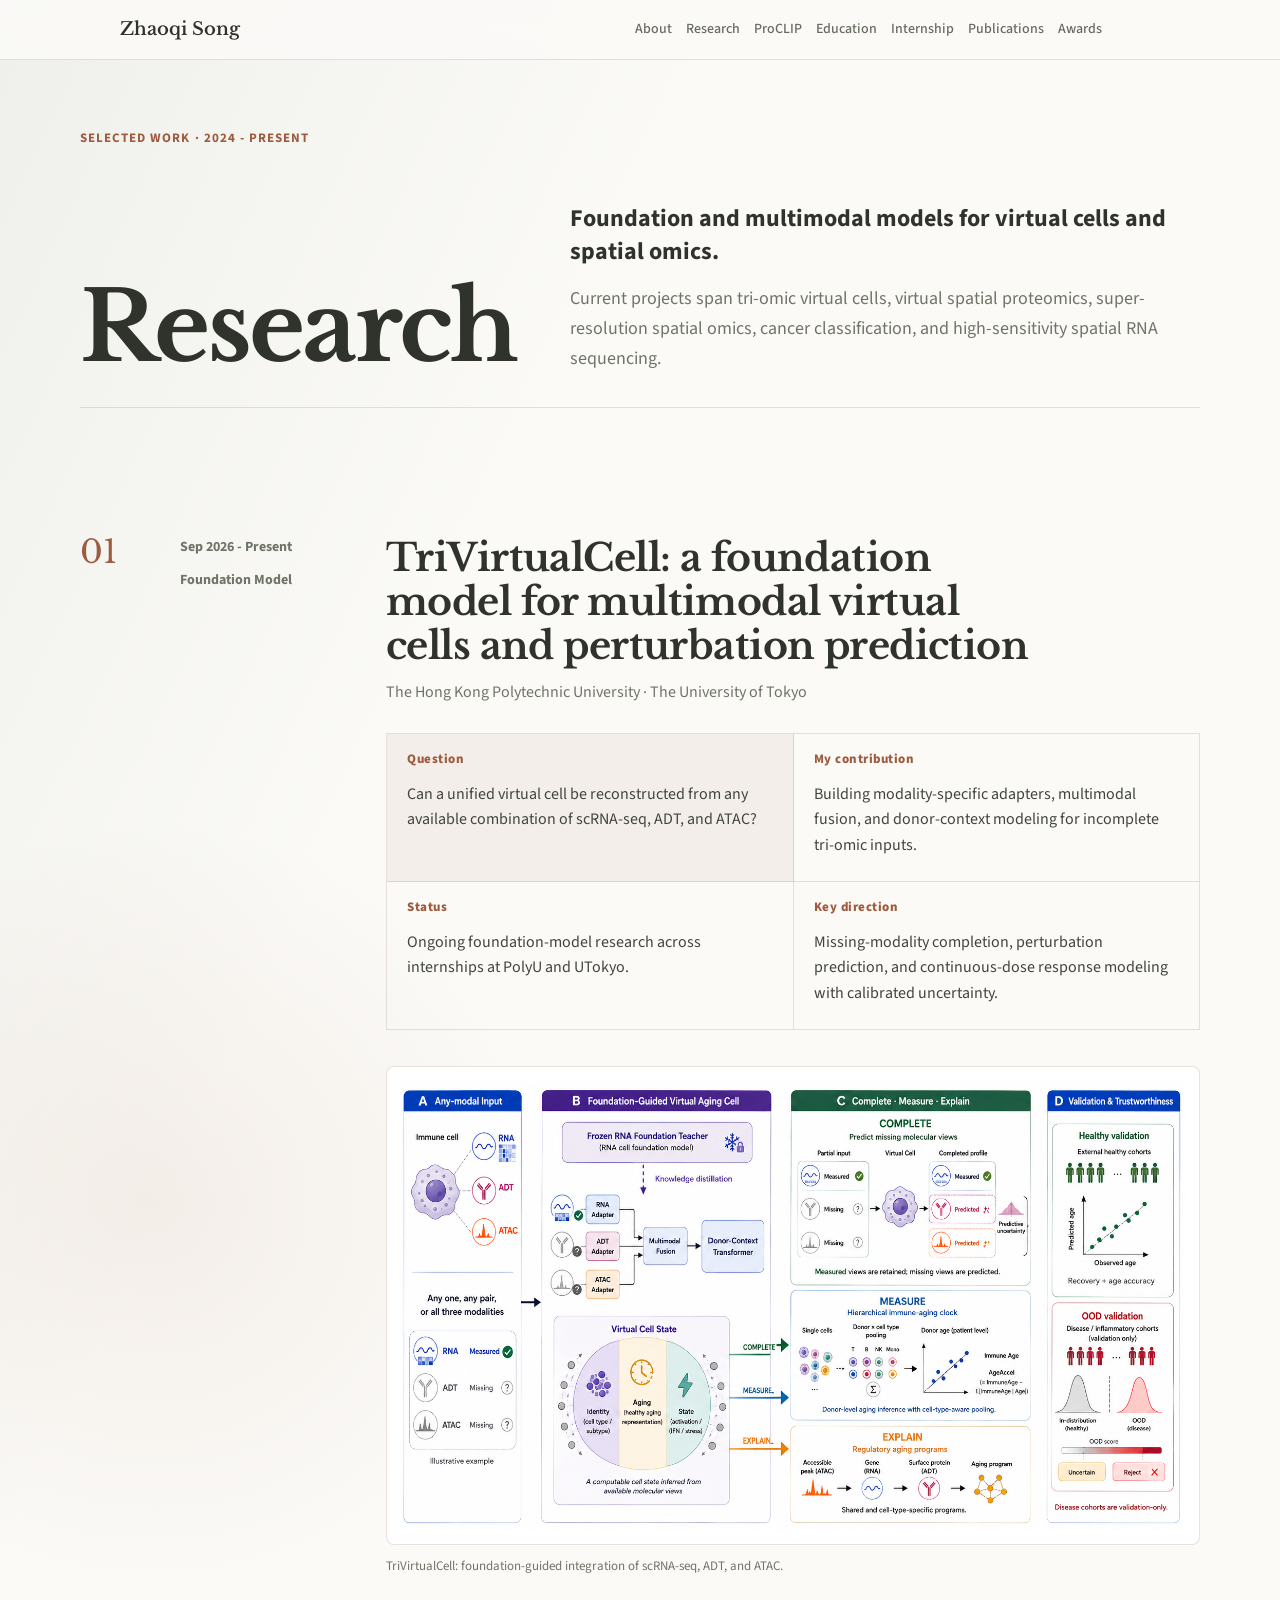
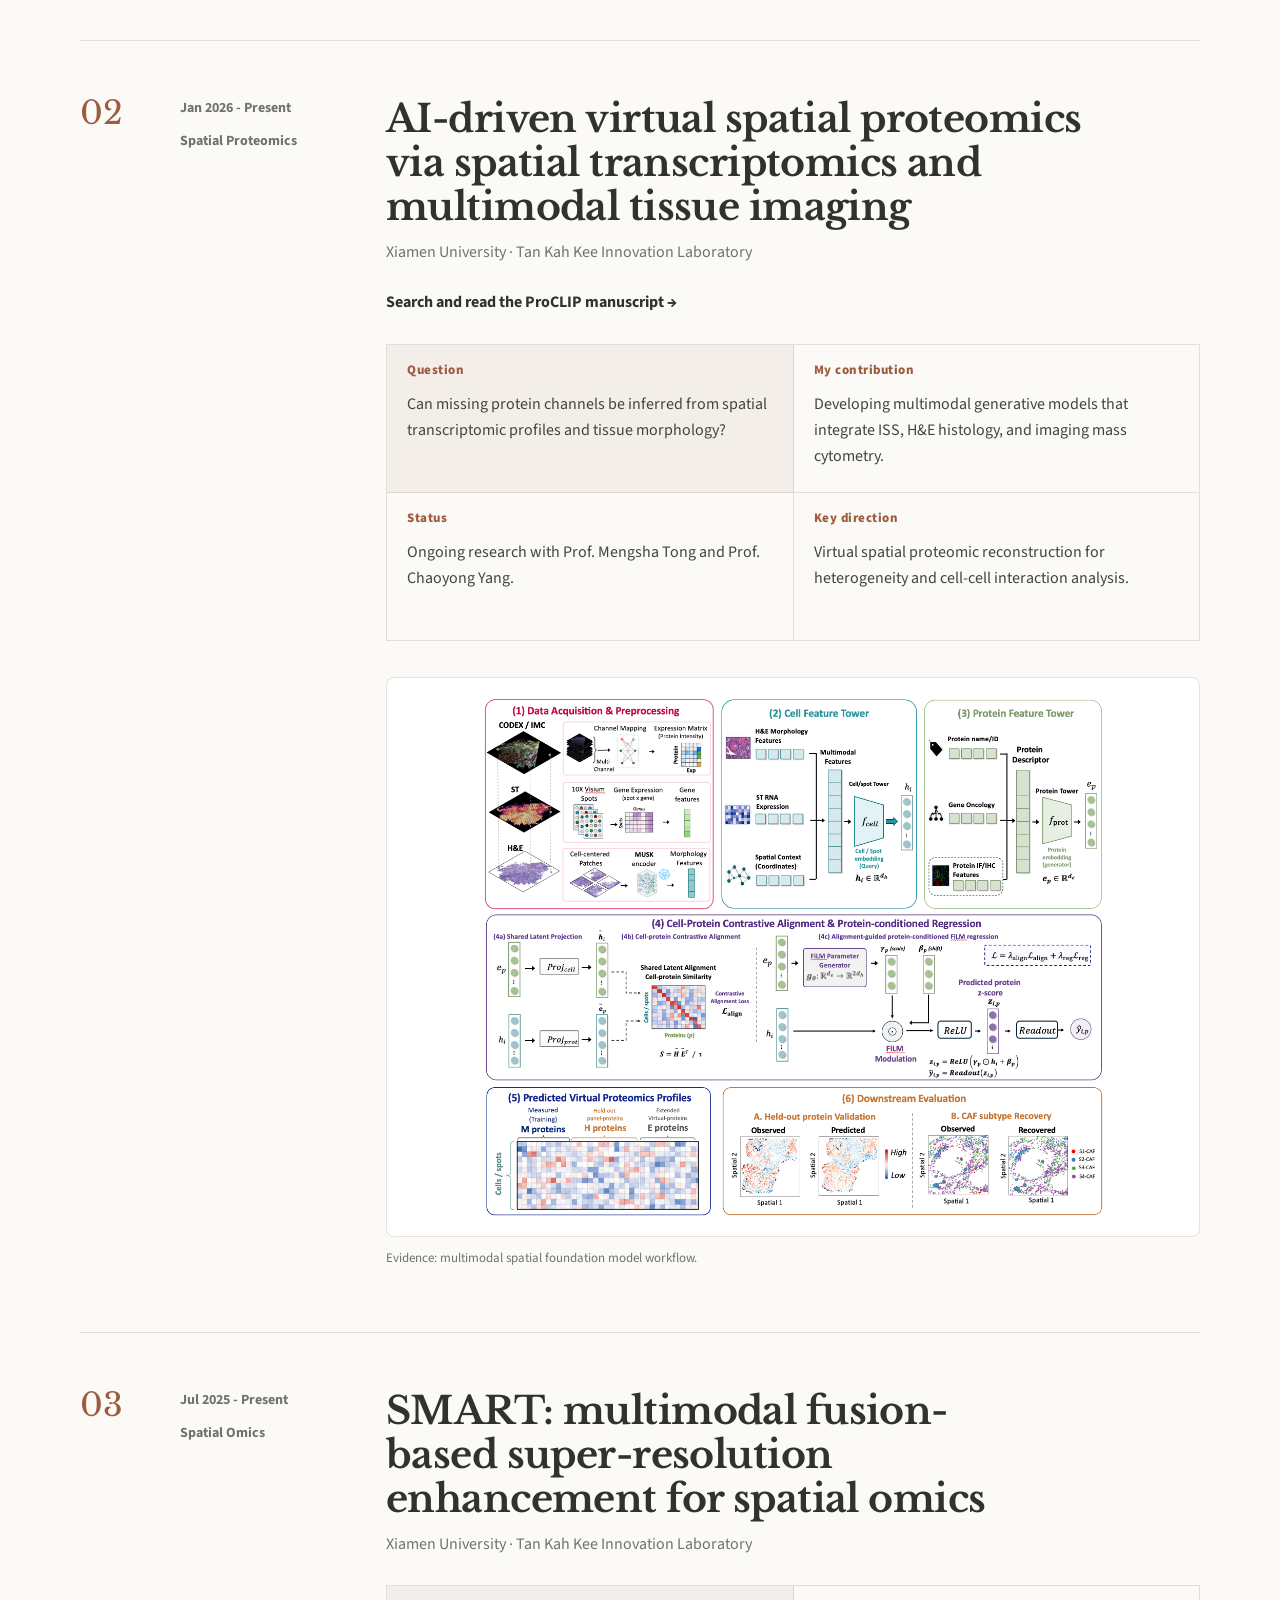
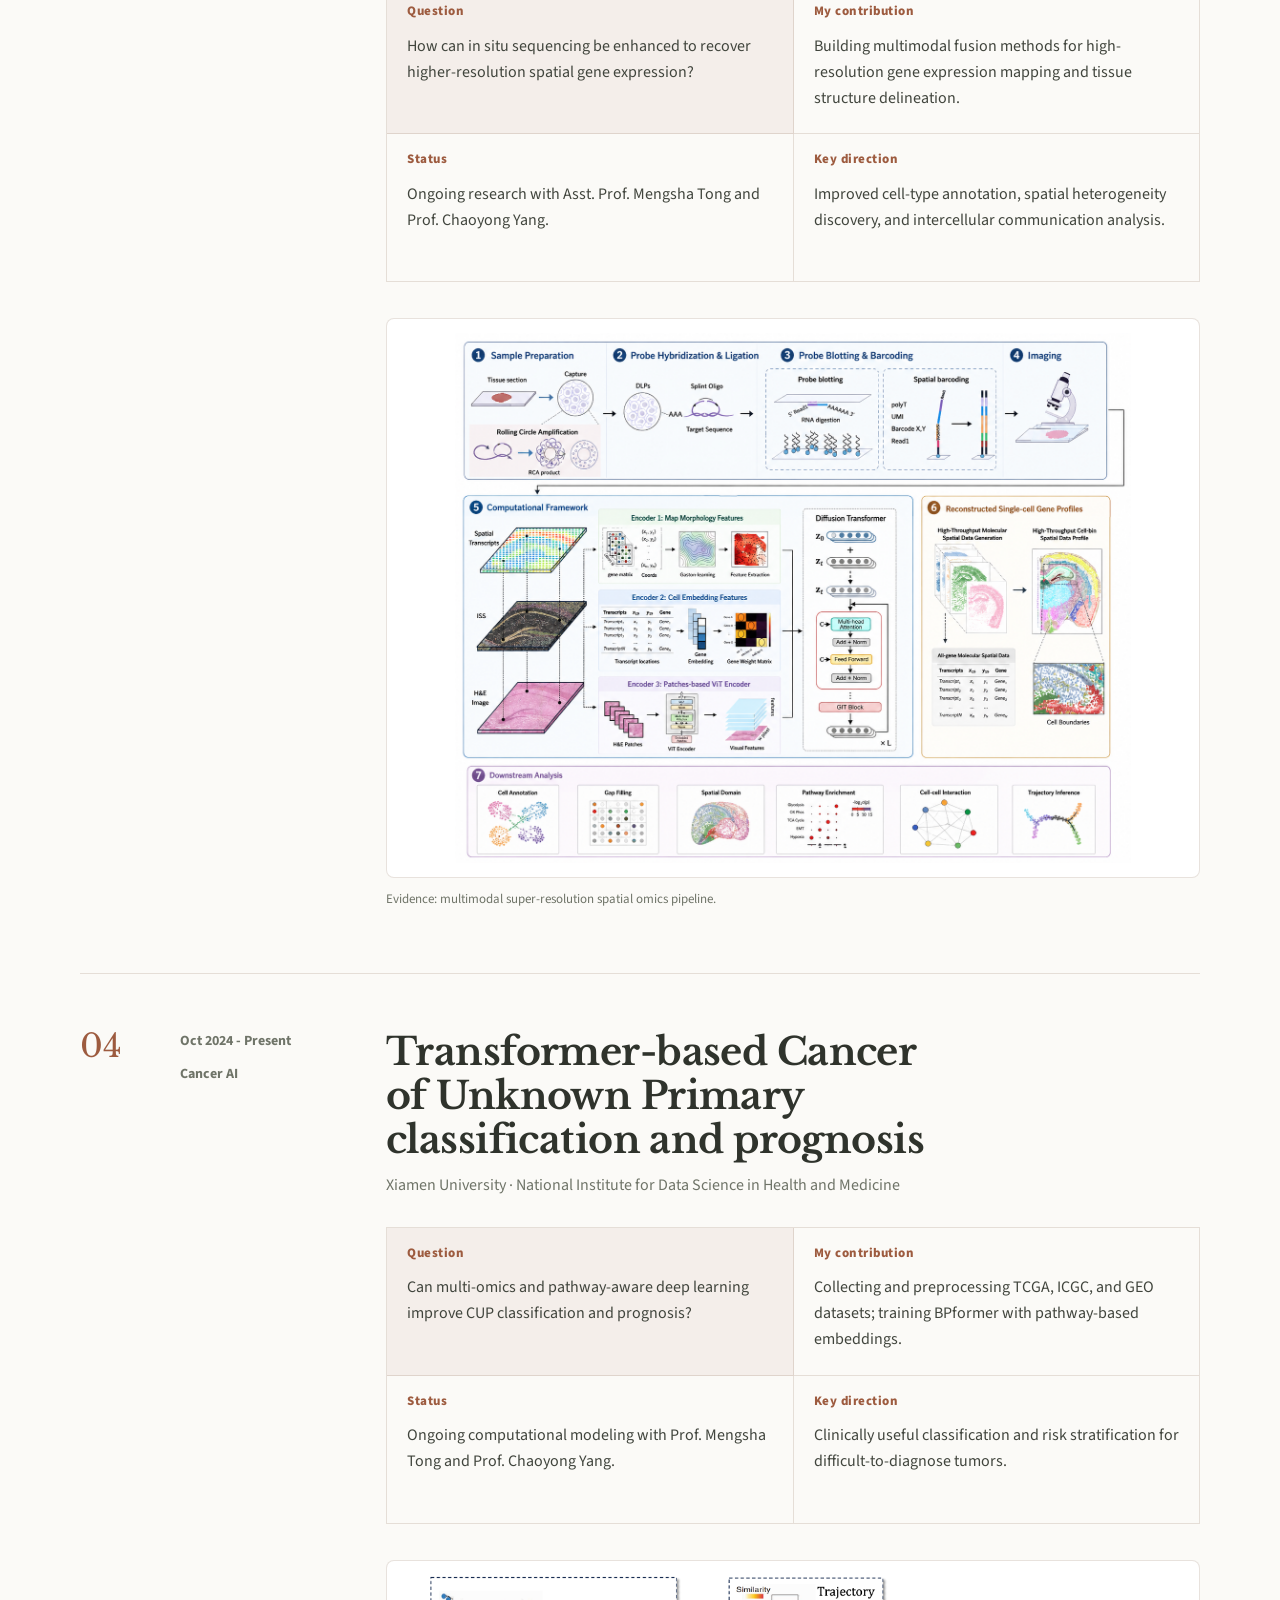
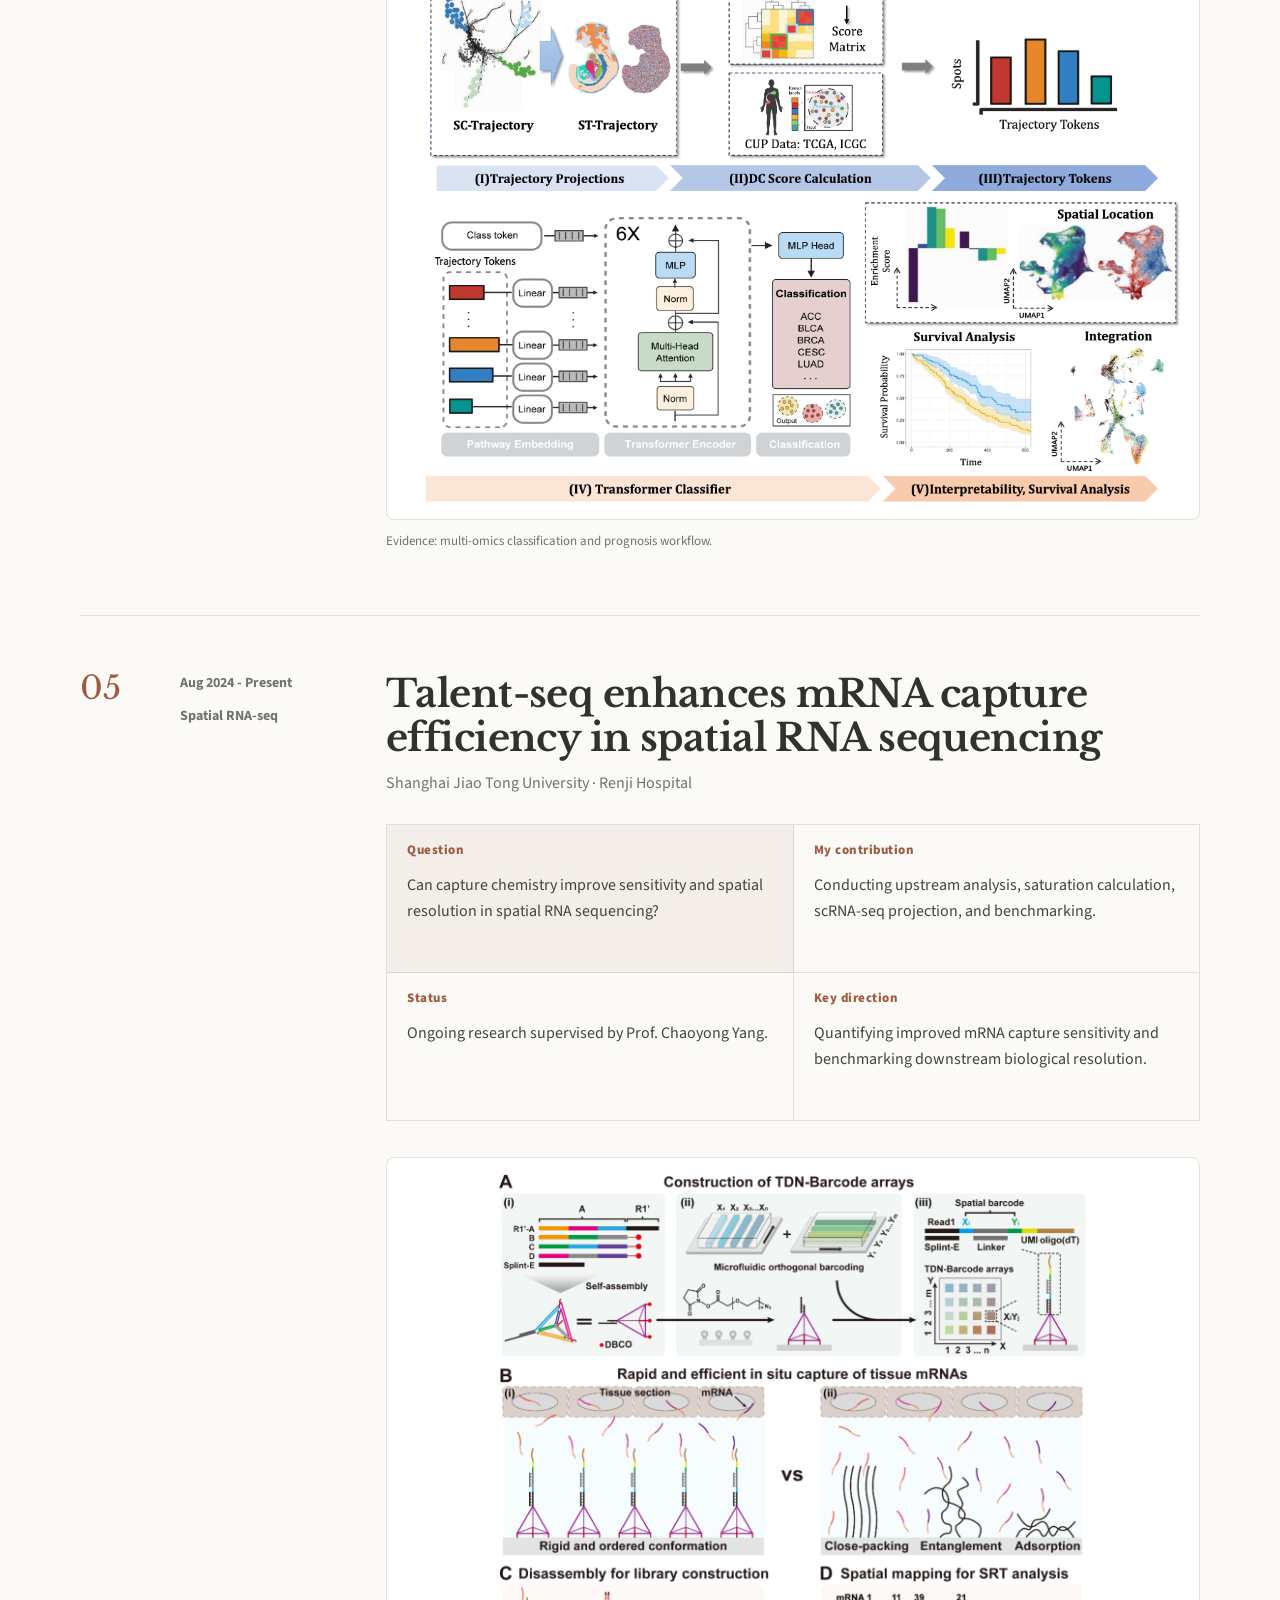
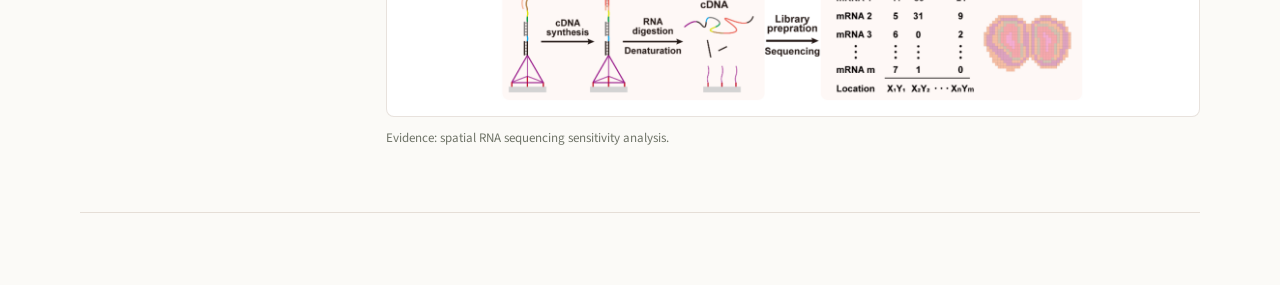
==== commit 72a9ea28: "Add files via upload" ====
--- a/research.html
+++ b/research.html
@@ -5,7 +5,7 @@
   <meta http-equiv="X-UA-Compatible" content="IE=edge">
   <meta name="viewport" content="width=device-width, initial-scale=1">
   <title>Research - Zhaoqi Song</title>
-  <meta name="description" content="Research experience of Zhaoqi Song in spatial omics, multimodal biomedical AI, and computational biology.">
+  <meta name="description" content="Research experience of Zhaoqi Song in foundation models, multimodal virtual cells, spatial omics, and computational biology.">
   <link rel="icon" href="assets/img/icon.png" type="image/png">
 
   <link rel="preconnect" href="https://fonts.googleapis.com">
@@ -31,6 +31,7 @@
           <a href="research.html">Research</a>
           <a href="proclip.html">ProCLIP</a>
           <a href="index.html#education">Education</a>
+          <a href="index.html#internship">Internship</a>
           <a href="index.html#publications">Publications</a>
           <a href="index.html#awards">Awards</a>
         </div>
@@ -46,14 +47,48 @@
       <p>Selected work · 2024 - Present</p>
       <h1>Research</h1>
       <div>
-        <strong>Multimodal models for spatial omics, from tissue morphology to molecular measurement.</strong>
-        <span>Current projects focus on virtual spatial proteomics, super-resolution spatial omics, cancer classification, and high-sensitivity spatial RNA sequencing.</span>
+        <strong>Foundation and multimodal models for virtual cells and spatial omics.</strong>
+        <span>Current projects span tri-omic virtual cells, virtual spatial proteomics, super-resolution spatial omics, cancer classification, and high-sensitivity spatial RNA sequencing.</span>
       </div>
     </section>
 
     <section class="research-projects" aria-label="Research projects">
+      <article class="research-project" id="trivirtualcell">
+        <div class="project-index">01</div>
+        <div class="project-meta">
+          <p>Sep 2026 - Present</p>
+          <p>Foundation Model</p>
+        </div>
+        <div class="project-main">
+          <h2>TriVirtualCell: a foundation model for multimodal virtual cells and perturbation prediction</h2>
+          <p class="project-affiliation">The Hong Kong Polytechnic University · The University of Tokyo</p>
+          <div class="project-points">
+            <section class="project-point project-point--primary">
+              <h3>Question</h3>
+              <p>Can a unified virtual cell be reconstructed from any available combination of scRNA-seq, ADT, and ATAC?</p>
+            </section>
+            <section class="project-point">
+              <h3>My contribution</h3>
+              <p>Building modality-specific adapters, multimodal fusion, and donor-context modeling for incomplete tri-omic inputs.</p>
+            </section>
+            <section class="project-point">
+              <h3>Status</h3>
+              <p>Ongoing foundation-model research across internships at PolyU and UTokyo.</p>
+            </section>
+            <section class="project-point">
+              <h3>Key direction</h3>
+              <p>Missing-modality completion, perturbation prediction, and continuous-dose response modeling with calibrated uncertainty.</p>
+            </section>
+          </div>
+        </div>
+        <figure class="project-evidence">
+          <img src="assets/img/project_trivirtualcell.png" alt="TriVirtualCell tri-omic foundation model workflow" class="zoomable-image">
+          <figcaption>TriVirtualCell: foundation-guided integration of scRNA-seq, ADT, and ATAC.</figcaption>
+        </figure>
+      </article>
+
       <article class="research-project" id="virtual-spatial-proteomics">
-        <div class="project-index">01</div>
+        <div class="project-index">02</div>
         <div class="project-meta">
           <p>Jan 2026 - Present</p>
           <p>Spatial Proteomics</p>
@@ -88,7 +123,7 @@
       </article>
 
       <article class="research-project" id="smart-spatial">
-        <div class="project-index">02</div>
+        <div class="project-index">03</div>
         <div class="project-meta">
           <p>Jul 2025 - Present</p>
           <p>Spatial Omics</p>
@@ -122,7 +157,7 @@
       </article>
 
       <article class="research-project" id="cup-classification">
-        <div class="project-index">03</div>
+        <div class="project-index">04</div>
         <div class="project-meta">
           <p>Oct 2024 - Present</p>
           <p>Cancer AI</p>
@@ -156,7 +191,7 @@
       </article>
 
       <article class="research-project" id="talent-seq">
-        <div class="project-index">04</div>
+        <div class="project-index">05</div>
         <div class="project-meta">
           <p>Aug 2024 - Present</p>
           <p>Spatial RNA-seq</p>
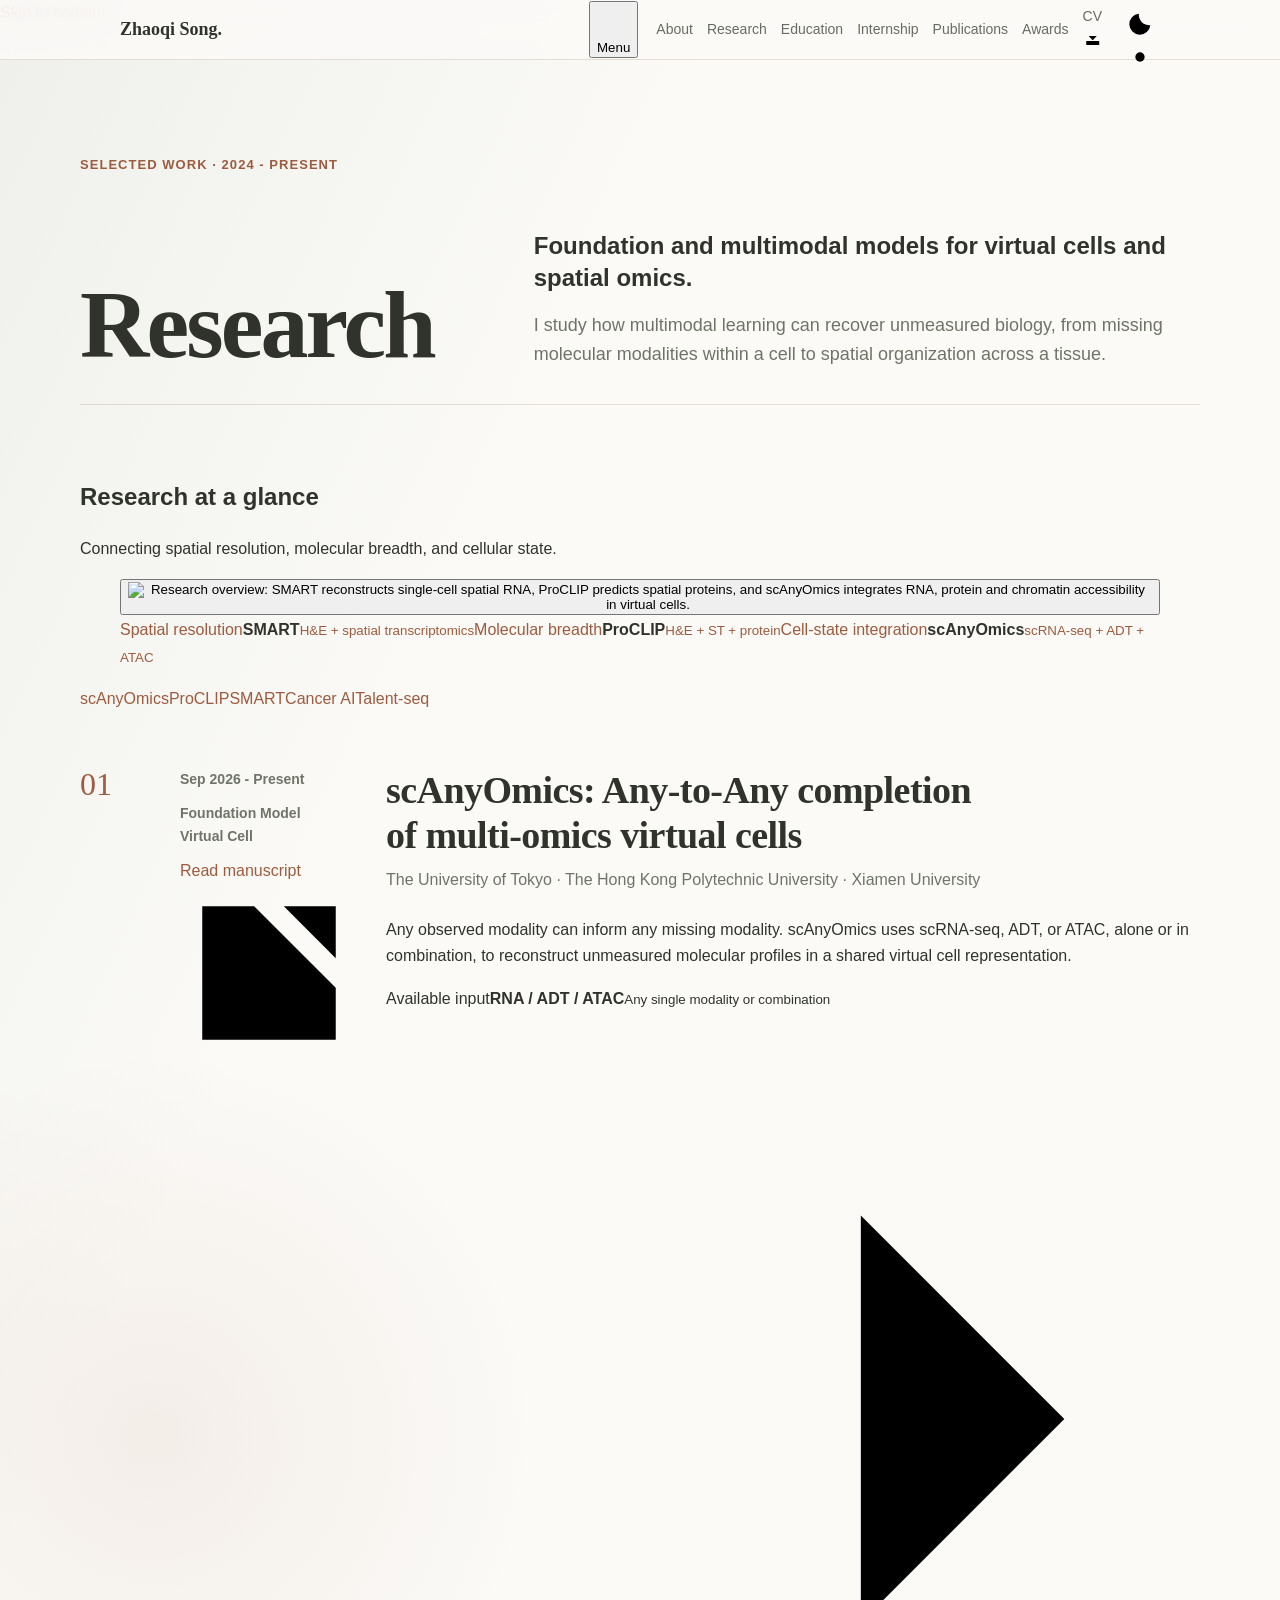
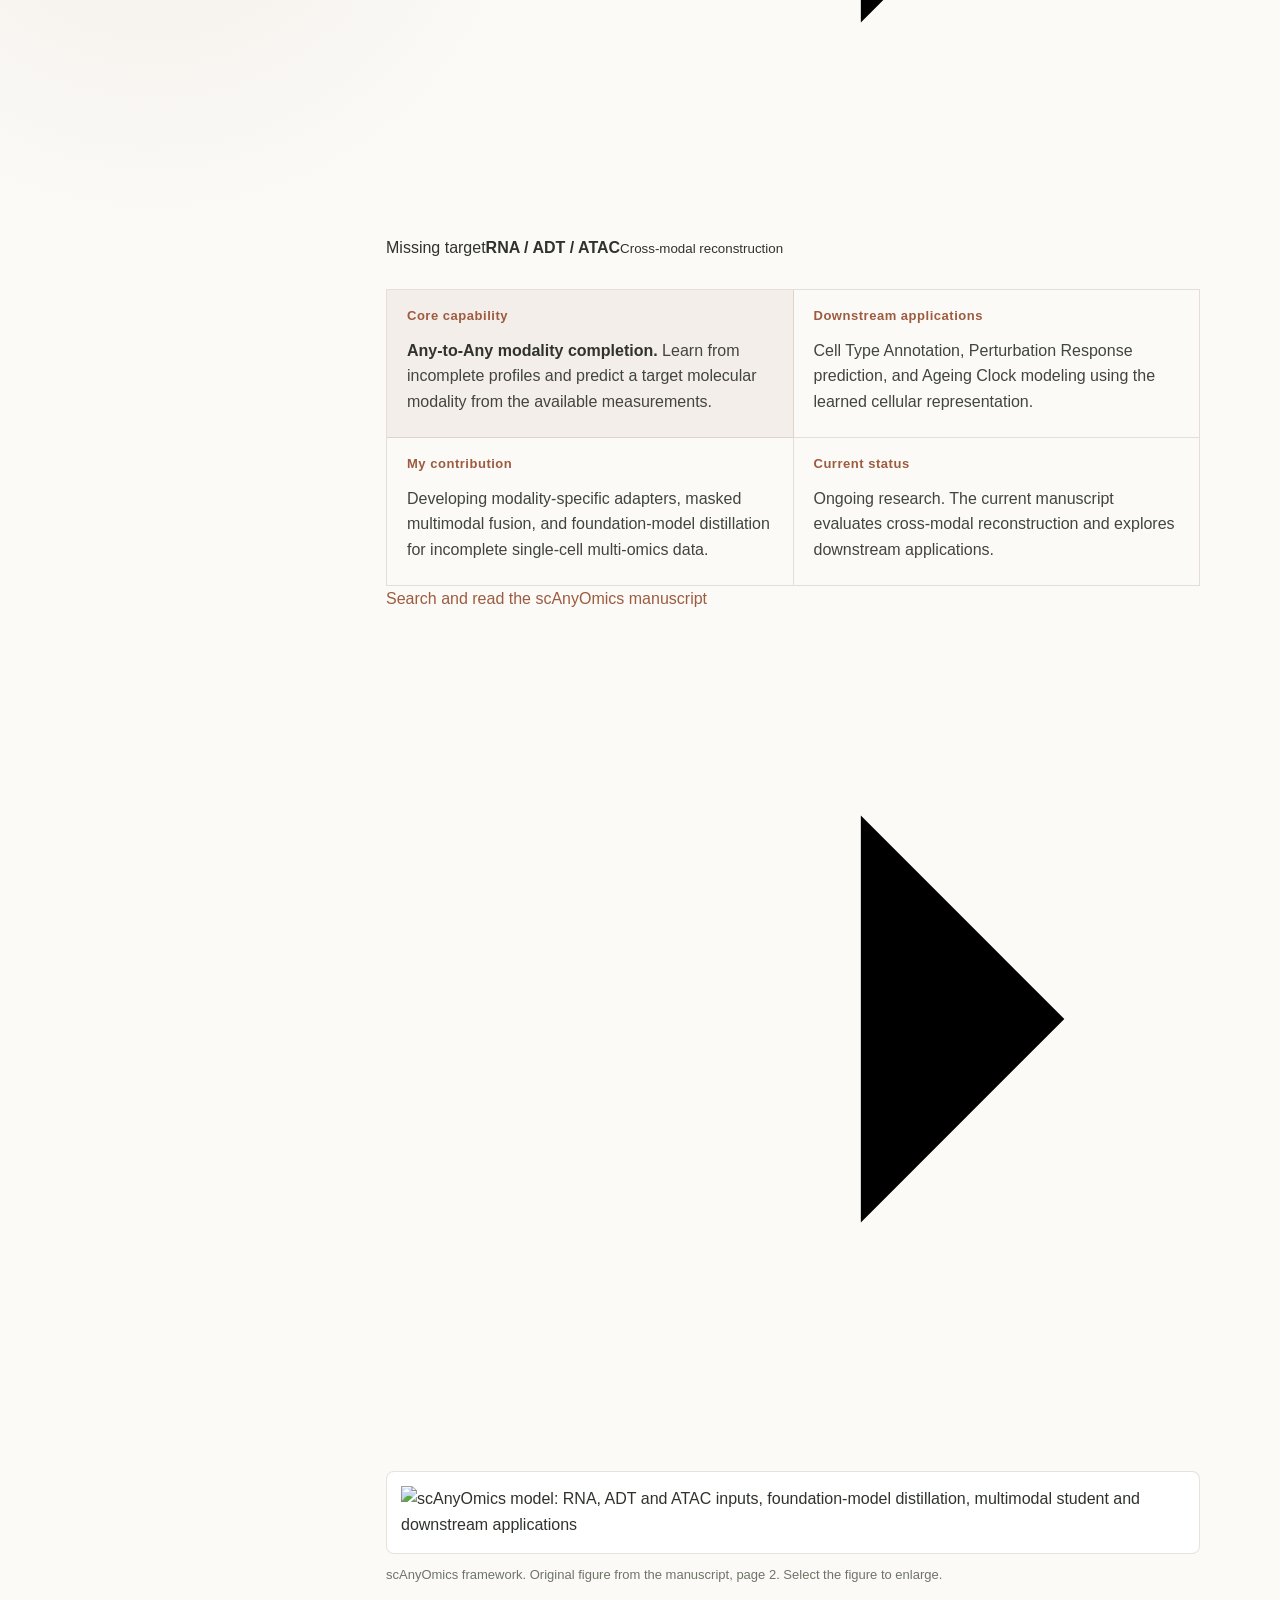
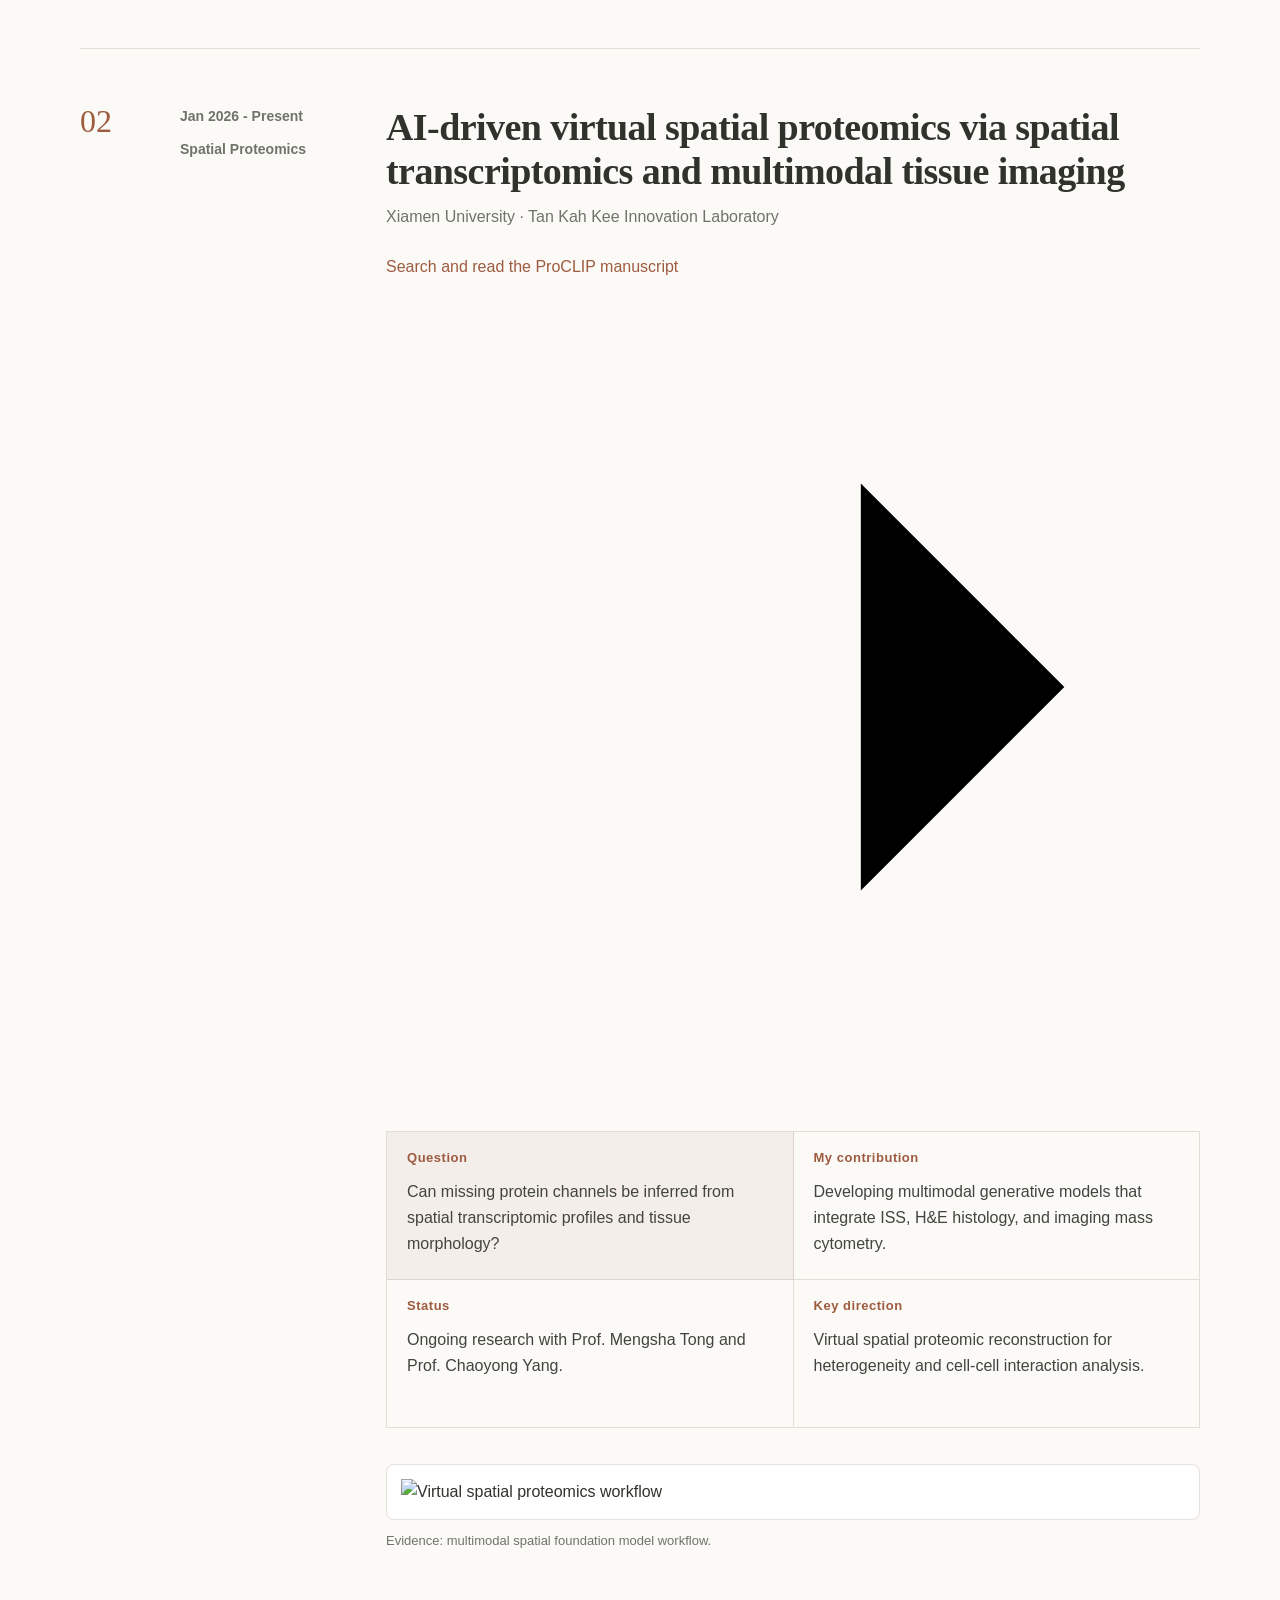
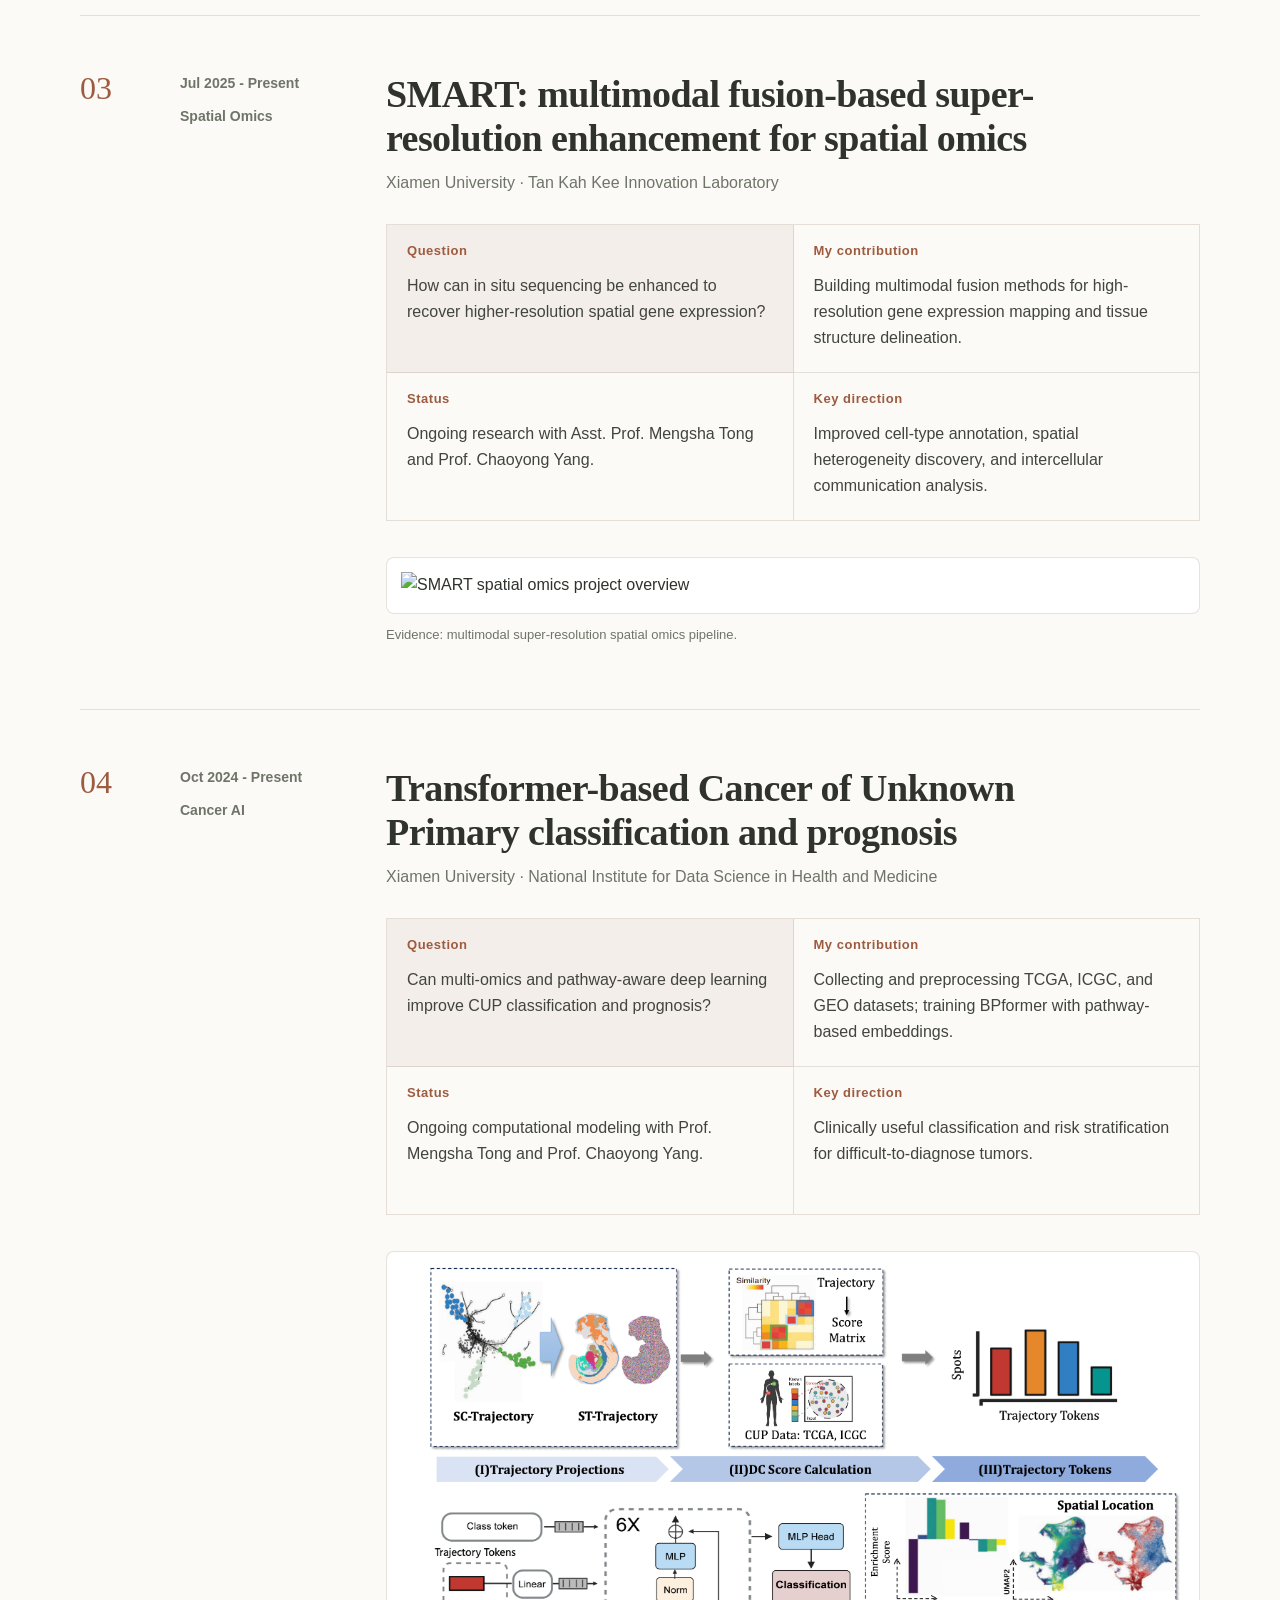
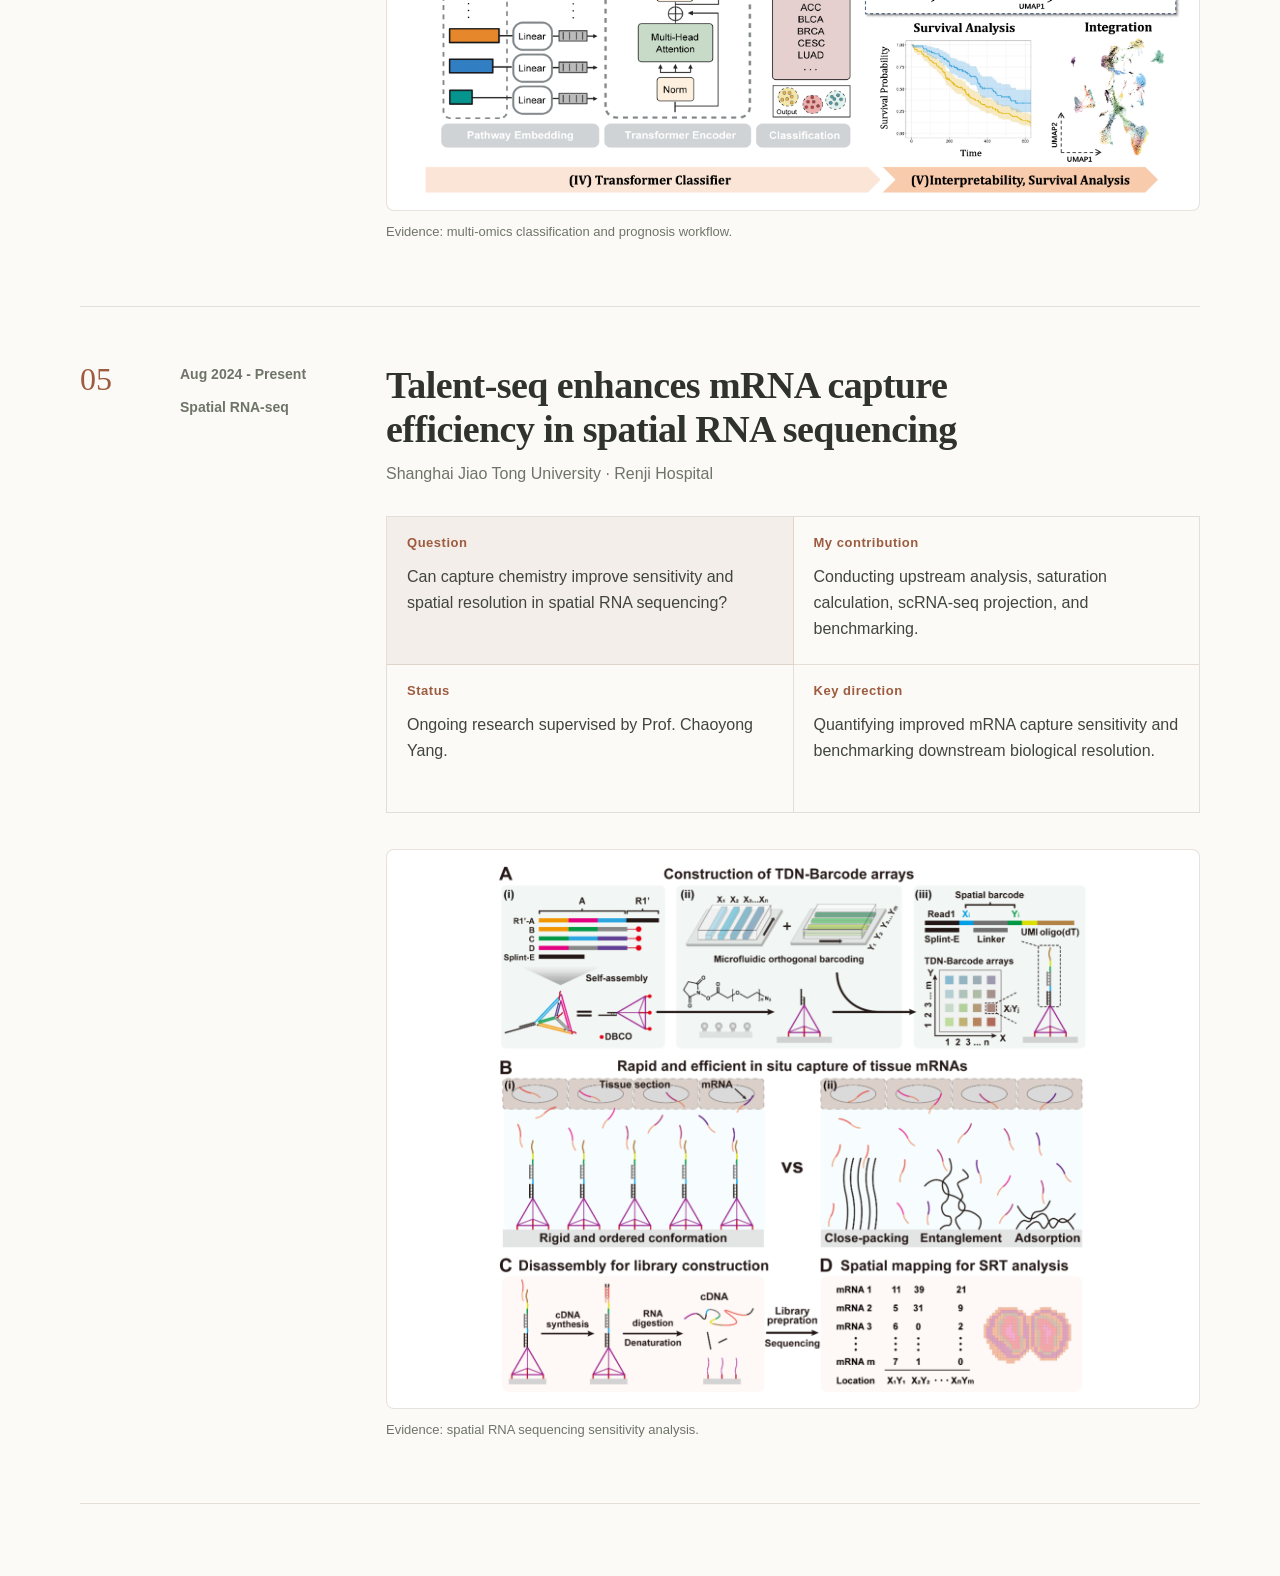
==== commit 8350224f: "Add files via upload" ====
--- a/research.html
+++ b/research.html
@@ -8,85 +8,55 @@
   <meta name="description" content="Research experience of Zhaoqi Song in foundation models, multimodal virtual cells, spatial omics, and computational biology.">
   <link rel="icon" href="assets/img/icon.png" type="image/png">
 
-  <link rel="preconnect" href="https://fonts.googleapis.com">
-  <link rel="preconnect" href="https://fonts.gstatic.com" crossorigin>
-  <link href="https://fonts.googleapis.com/css2?family=Libre+Baskerville:wght@700&family=Source+Sans+3:wght@400;500;600;700&display=swap" rel="stylesheet">
-
-  <link rel="stylesheet" href="https://cdnjs.cloudflare.com/ajax/libs/academicons/1.8.6/css/academicons.min.css" integrity="sha256-uFVgMKfistnJAfoCUQigIl+JfUaP47GrRKjf6CTPVmw=" crossorigin="anonymous">
-  <script src="https://kit.fontawesome.com/a860a211d3.js" crossorigin="anonymous"></script>
-
-  <link rel="stylesheet" href="assets/css/font_sans_serif.css">
+
+
+  <link rel="stylesheet" href="assets/css/fonts.css">
   <link rel="stylesheet" href="assets/css/theme-luka.css">
   <link rel="stylesheet" href="assets/css/custom-redesign.css">
+  <link rel="stylesheet" href="assets/css/portfolio.css">
+  <link rel="stylesheet" href="assets/css/academic-polish.css">
 </head>
 <body class="theme-luka research-page">
-  <nav class="top-nav">
-    <div class="nav-container">
-      <div class="nav-left">
-        <a href="index.html">Zhaoqi Song</a>
-      </div>
-      <div class="nav-right">
-        <div class="nav-links">
-          <a href="index.html#about">About</a>
-          <a href="research.html">Research</a>
-          <a href="proclip.html">ProCLIP</a>
-          <a href="index.html#education">Education</a>
-          <a href="index.html#internship">Internship</a>
-          <a href="index.html#publications">Publications</a>
-          <a href="index.html#awards">Awards</a>
-        </div>
-        <button id="themeToggle" class="theme-toggle" title="Toggle theme" aria-label="Toggle theme">
-          <i class="fa-solid fa-moon"></i>
-        </button>
-      </div>
-    </div>
-  </nav>
-
-  <main class="research-shell">
+  <a class="skip-link" href="#main-content">Skip to content</a>
+  <nav class="top-nav" aria-label="Main navigation"><div class="nav-container">
+    <div class="nav-left"><a href="index.html">Zhaoqi Song<span class="brand-dot" aria-hidden="true">.</span></a></div>
+    <div class="nav-right"><button class="menu-toggle" type="button" aria-expanded="false" aria-controls="mainNav"><svg class="ui-icon " viewBox="0 0 24 24" aria-hidden="true"><path d="M4 6h16M4 12h16M4 18h16"/></svg><span>Menu</span></button>
+    <div class="nav-links" id="mainNav"><a href="index.html#about">About</a><a href="research.html" aria-current="page">Research</a><a href="index.html#education">Education</a><a href="index.html#internship">Internship</a><a href="index.html#publications">Publications</a><a href="index.html#awards">Awards</a><a href="cv.html" class="nav-cv">CV<svg class="ui-icon " viewBox="0 0 24 24" aria-hidden="true"><path d="M12 3v12m-5-5 5 5 5-5M4 16v5h16v-5"/></svg></a></div>
+    <button id="themeToggle" class="theme-toggle" type="button" title="Toggle theme" aria-label="Switch to dark theme"><svg class="ui-icon theme-moon" viewBox="0 0 24 24" aria-hidden="true"><path d="M20.8 13A9 9 0 0 1 11 3.2 9 9 0 1 0 20.8 13Z"/></svg><svg class="ui-icon theme-sun" viewBox="0 0 24 24" aria-hidden="true"><circle cx="12" cy="12" r="4"/><path d="M12 1v2m0 18v2M1 12h2m18 0h2M4.2 4.2l1.4 1.4m12.8 12.8 1.4 1.4M4.2 19.8l1.4-1.4M18.4 5.6l1.4-1.4"/></svg></button></div>
+  </div></nav>
+
+  <main class="research-shell" id="main-content">
     <section class="research-hero">
       <p>Selected work · 2024 - Present</p>
       <h1>Research</h1>
       <div>
         <strong>Foundation and multimodal models for virtual cells and spatial omics.</strong>
-        <span>Current projects span tri-omic virtual cells, virtual spatial proteomics, super-resolution spatial omics, cancer classification, and high-sensitivity spatial RNA sequencing.</span>
+        <span>I study how multimodal learning can recover unmeasured biology, from missing molecular modalities within a cell to spatial organization across a tissue.</span>
       </div>
     </section>
 
+    <section class="research-overview" aria-labelledby="overview-title">
+        <div class="overview-heading"><h2 id="overview-title">Research at a glance</h2><p>Connecting spatial resolution, molecular breadth, and cellular state.</p></div>
+        <figure><button class="figure-zoom" type="button" aria-label="Enlarge research overview"><img src="assets/img/research-overview.webp" alt="Research overview: SMART reconstructs single-cell spatial RNA, ProCLIP predicts spatial proteins, and scAnyOmics integrates RNA, protein and chromatin accessibility in virtual cells." width="2172" height="724"></button>
+        <figcaption class="overview-labels"><a href="#smart-spatial"><span>Spatial resolution</span><strong>SMART</strong><small>H&amp;E + spatial transcriptomics</small></a><a href="#virtual-spatial-proteomics"><span>Molecular breadth</span><strong>ProCLIP</strong><small>H&amp;E + ST + protein</small></a><a href="#scanyomics"><span>Cell-state integration</span><strong>scAnyOmics</strong><small>scRNA-seq + ADT + ATAC</small></a></figcaption></figure>
+      </section>
+      <div class="project-jump" aria-label="Jump to project"><a href="#scanyomics">scAnyOmics</a><a href="#virtual-spatial-proteomics">ProCLIP</a><a href="#smart-spatial">SMART</a><a href="#cup-classification">Cancer AI</a><a href="#talent-seq">Talent-seq</a></div>
+
     <section class="research-projects" aria-label="Research projects">
-      <article class="research-project" id="trivirtualcell">
-        <div class="project-index">01</div>
-        <div class="project-meta">
-          <p>Sep 2026 - Present</p>
-          <p>Foundation Model</p>
-        </div>
-        <div class="project-main">
-          <h2>TriVirtualCell: a foundation model for multimodal virtual cells and perturbation prediction</h2>
-          <p class="project-affiliation">The Hong Kong Polytechnic University · The University of Tokyo</p>
-          <div class="project-points">
-            <section class="project-point project-point--primary">
-              <h3>Question</h3>
-              <p>Can a unified virtual cell be reconstructed from any available combination of scRNA-seq, ADT, and ATAC?</p>
-            </section>
-            <section class="project-point">
-              <h3>My contribution</h3>
-              <p>Building modality-specific adapters, multimodal fusion, and donor-context modeling for incomplete tri-omic inputs.</p>
-            </section>
-            <section class="project-point">
-              <h3>Status</h3>
-              <p>Ongoing foundation-model research across internships at PolyU and UTokyo.</p>
-            </section>
-            <section class="project-point">
-              <h3>Key direction</h3>
-              <p>Missing-modality completion, perturbation prediction, and continuous-dose response modeling with calibrated uncertainty.</p>
-            </section>
-          </div>
-        </div>
-        <figure class="project-evidence">
-          <img src="assets/img/project_trivirtualcell.png" alt="TriVirtualCell tri-omic foundation model workflow" class="zoomable-image">
-          <figcaption>TriVirtualCell: foundation-guided integration of scRNA-seq, ADT, and ATAC.</figcaption>
-        </figure>
-      </article>
-
+      <article class="research-project research-project--featured" id="scanyomics">
+        <div class="project-index">01</div><div class="project-meta"><p>Sep 2026 - Present</p><p>Foundation Model<br>Virtual Cell</p><a class="project-read" href="scanyomics.html">Read manuscript <svg class="ui-icon " viewBox="0 0 24 24" aria-hidden="true"><path d="M14 3h7v7m0-7L10 14M10 3H3v18h18v-7"/></svg></a></div>
+        <div class="project-main"><h2>scAnyOmics: Any-to-Any completion of multi-omics virtual cells</h2>
+          <p class="project-affiliation">The University of Tokyo · The Hong Kong Polytechnic University · Xiamen University</p>
+          <p class="project-lead">Any observed modality can inform any missing modality. scAnyOmics uses scRNA-seq, ADT, or ATAC, alone or in combination, to reconstruct unmeasured molecular profiles in a shared virtual cell representation.</p>
+          <div class="any-to-any" aria-label="Any-to-Any multi-omics completion"><div><span>Available input</span><strong>RNA / ADT / ATAC</strong><small>Any single modality or combination</small></div><svg class="ui-icon " viewBox="0 0 24 24" aria-hidden="true"><path d="M4 12h16m-6-6 6 6-6 6"/></svg><div><span>Missing target</span><strong>RNA / ADT / ATAC</strong><small>Cross-modal reconstruction</small></div></div>
+          <div class="project-points"><section class="project-point project-point--primary"><h3>Core capability</h3><p><strong>Any-to-Any modality completion.</strong> Learn from incomplete profiles and predict a target molecular modality from the available measurements.</p></section>
+          <section class="project-point"><h3>Downstream applications</h3><p>Cell Type Annotation, Perturbation Response prediction, and Ageing Clock modeling using the learned cellular representation.</p></section>
+          <section class="project-point"><h3>My contribution</h3><p>Developing modality-specific adapters, masked multimodal fusion, and foundation-model distillation for incomplete single-cell multi-omics data.</p></section>
+          <section class="project-point"><h3>Current status</h3><p>Ongoing research. The current manuscript evaluates cross-modal reconstruction and explores downstream applications.</p></section></div>
+          <a class="text-link" href="scanyomics.html">Search and read the scAnyOmics manuscript <svg class="ui-icon " viewBox="0 0 24 24" aria-hidden="true"><path d="M4 12h16m-6-6 6 6-6 6"/></svg></a>
+        </div>
+        <figure class="project-evidence"><img src="assets/img/scanyomics-framework.webp" alt="scAnyOmics model: RNA, ADT and ATAC inputs, foundation-model distillation, multimodal student and downstream applications" class="zoomable-image" loading="lazy"><figcaption>scAnyOmics framework. Original figure from the manuscript, page 2. Select the figure to enlarge.</figcaption></figure>
+      </article>
       <article class="research-project" id="virtual-spatial-proteomics">
         <div class="project-index">02</div>
         <div class="project-meta">
@@ -96,7 +66,7 @@
         <div class="project-main">
           <h2>AI-driven virtual spatial proteomics via spatial transcriptomics and multimodal tissue imaging</h2>
           <p class="project-affiliation">Xiamen University · Tan Kah Kee Innovation Laboratory</p>
-          <p><a href="proclip.html"><strong>Search and read the ProCLIP manuscript →</strong></a></p>
+          <p><a class="text-link" href="proclip.html">Search and read the ProCLIP manuscript <svg class="ui-icon " viewBox="0 0 24 24" aria-hidden="true"><path d="M4 12h16m-6-6 6 6-6 6"/></svg></a></p>
           <div class="project-points">
             <section class="project-point project-point--primary">
               <h3>Question</h3>
@@ -117,7 +87,7 @@
           </div>
         </div>
         <figure class="project-evidence">
-          <img src="assets/img/project_vsp.png" alt="Virtual spatial proteomics workflow" class="zoomable-image">
+          <img src="assets/img/project_vsp.webp" alt="Virtual spatial proteomics workflow" class="zoomable-image">
           <figcaption>Evidence: multimodal spatial foundation model workflow.</figcaption>
         </figure>
       </article>
@@ -151,7 +121,7 @@
           </div>
         </div>
         <figure class="project-evidence">
-          <img src="assets/img/project_smart.png" alt="SMART spatial omics project overview" class="zoomable-image">
+          <img src="assets/img/project_smart.webp" alt="SMART spatial omics project overview" class="zoomable-image">
           <figcaption>Evidence: multimodal super-resolution spatial omics pipeline.</figcaption>
         </figure>
       </article>
@@ -227,73 +197,10 @@
   </main>
 
   <button id="backToTop" class="back-to-top" aria-label="Back to top">
-    <i class="fa-solid fa-arrow-up"></i>
+    <svg class="ui-icon " viewBox="0 0 24 24" aria-hidden="true"><path d="M12 20V4m-7 7 7-7 7 7"/></svg>
   </button>
 
-  <div id="imageLightbox" class="image-lightbox" aria-hidden="true">
-    <button id="lightboxClose" class="lightbox-close" aria-label="Close image preview">&times;</button>
-    <img id="lightboxImg" class="lightbox-content" src="" alt="Expanded image">
-  </div>
-
-  <script src="assets/js/scale.fix.js"></script>
-  <script>
-    (function() {
-      const themeToggle = document.getElementById('themeToggle');
-      const icon = themeToggle.querySelector('i');
-      const backToTop = document.getElementById('backToTop');
-      const lightbox = document.getElementById('imageLightbox');
-      const lightboxImg = document.getElementById('lightboxImg');
-      const lightboxClose = document.getElementById('lightboxClose');
-
-      function setTheme(isDark) {
-        document.documentElement.setAttribute('data-theme', isDark ? 'dark' : 'light');
-        icon.classList.toggle('fa-sun', isDark);
-        icon.classList.toggle('fa-moon', !isDark);
-        localStorage.setItem('theme', isDark ? 'dark' : 'light');
-      }
-
-      const savedTheme = localStorage.getItem('theme');
-      const prefersDark = window.matchMedia('(prefers-color-scheme: dark)').matches;
-      setTheme(savedTheme ? savedTheme === 'dark' : prefersDark);
-
-      themeToggle.addEventListener('click', function() {
-        const isDark = document.documentElement.getAttribute('data-theme') === 'dark';
-        setTheme(!isDark);
-      });
-
-      window.addEventListener('scroll', function() {
-        backToTop.classList.toggle('visible', window.scrollY > 280);
-      });
-
-      backToTop.addEventListener('click', function() {
-        window.scrollTo({ top: 0, behavior: 'smooth' });
-      });
-
-      document.querySelectorAll('.zoomable-image').forEach(function(img) {
-        img.addEventListener('click', function() {
-          lightboxImg.src = img.src;
-          lightboxImg.alt = img.alt;
-          lightbox.classList.add('open');
-          lightbox.setAttribute('aria-hidden', 'false');
-          document.body.style.overflow = 'hidden';
-        });
-      });
-
-      function closeLightbox() {
-        lightbox.classList.remove('open');
-        lightbox.setAttribute('aria-hidden', 'true');
-        lightboxImg.src = '';
-        document.body.style.overflow = '';
-      }
-
-      lightboxClose.addEventListener('click', closeLightbox);
-      lightbox.addEventListener('click', function(e) {
-        if (e.target === lightbox) closeLightbox();
-      });
-      document.addEventListener('keydown', function(e) {
-        if (e.key === 'Escape' && lightbox.classList.contains('open')) closeLightbox();
-      });
-    })();
-  </script>
+
+  <script src="assets/js/site.js"></script>
 </body>
 </html>
--- a/assets/css/custom-redesign.css
+++ b/assets/css/custom-redesign.css
@@ -318,7 +318,8 @@
   background: linear-gradient(90deg, var(--luka-accent), rgba(94, 117, 91, 0.45));
 }
 
-body.theme-luka #education .section-title::after {
+body.theme-luka #education .section-title::after,
+body.theme-luka #internship .section-title::after {
   display: none;
 }
 
@@ -476,7 +477,8 @@
   color: var(--luka-accent);
 }
 
-body.theme-luka #education .section-body {
+body.theme-luka #education .section-body,
+body.theme-luka #internship .section-body {
   position: relative;
   display: flex;
   flex-direction: column;
@@ -485,11 +487,13 @@
   padding-left: 0;
 }
 
-body.theme-luka #education .section-body::before {
+body.theme-luka #education .section-body::before,
+body.theme-luka #internship .section-body::before {
   display: none;
 }
 
-body.theme-luka #education .card {
+body.theme-luka #education .card,
+body.theme-luka #internship .card {
   position: relative;
   padding: 0;
   border: 0;
@@ -498,11 +502,13 @@
   box-shadow: none;
 }
 
-body.theme-luka #education .card::before {
+body.theme-luka #education .card::before,
+body.theme-luka #internship .card::before {
   display: none;
 }
 
-body.theme-luka .education-item {
+body.theme-luka .education-item,
+body.theme-luka .internship-item {
   margin-bottom: 0;
   align-items: center;
   display: grid;
@@ -510,28 +516,40 @@
   gap: 22px;
 }
 
-body.theme-luka #education .institution-logo {
+body.theme-luka #education .institution-logo,
+body.theme-luka #internship .institution-logo {
   width: 64px;
   height: 64px;
   padding: 0;
   border: 0;
   border-radius: 0;
   background: transparent;
-}
-
-body.theme-luka #education .exp-title {
+  object-fit: contain;
+}
+
+body.theme-luka #education .exp-title,
+body.theme-luka #internship .exp-title {
   font-size: 18px;
   line-height: 1.3;
 }
 
 body.theme-luka #education .exp-detail,
-body.theme-luka #education .exp-period {
+body.theme-luka #education .exp-period,
+body.theme-luka #internship .exp-detail,
+body.theme-luka #internship .exp-period {
   font-size: 15px;
 }
 
-body.theme-luka #education .exp-period {
+body.theme-luka #education .exp-period,
+body.theme-luka #internship .exp-period {
   color: var(--luka-accent);
   font-weight: 700;
+}
+
+body.theme-luka #internship .exp-detail {
+  max-width: 620px;
+  margin-top: 3px;
+  line-height: 1.58;
 }
 
 body.theme-luka .publications ol.bibliography {
@@ -1044,21 +1062,25 @@
     font-size: 13px;
   }
 
-  body.theme-luka #education .section-body {
+  body.theme-luka #education .section-body,
+  body.theme-luka #internship .section-body {
     padding-left: 0;
     gap: 22px;
   }
 
-  body.theme-luka #education .card {
+  body.theme-luka #education .card,
+  body.theme-luka #internship .card {
     padding-left: 0;
   }
 
-  body.theme-luka .education-item {
+  body.theme-luka .education-item,
+  body.theme-luka .internship-item {
     grid-template-columns: 52px minmax(0, 1fr);
     gap: 16px;
   }
 
-  body.theme-luka #education .institution-logo {
+  body.theme-luka #education .institution-logo,
+  body.theme-luka #internship .institution-logo {
     width: 52px;
     height: 52px;
   }
